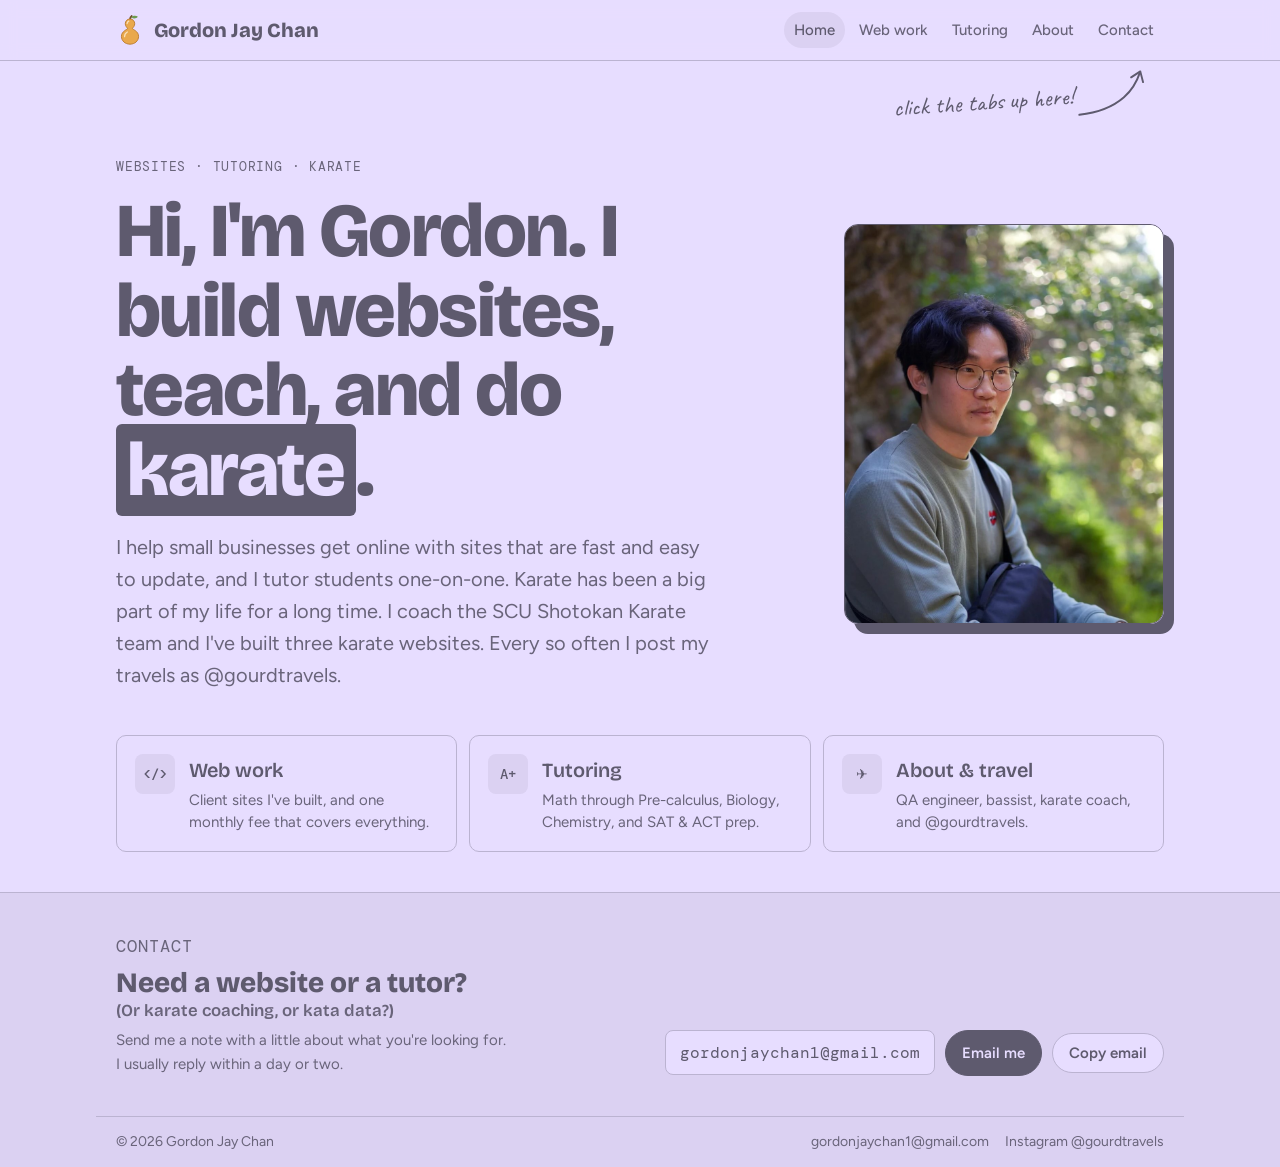
==== index.html @ 485ae495 "Arrow pointing to tabs on home, karate note in footer heading Co-Authored-By: Claude Opus 5.5 <norep" ====
<!doctype html>
<html lang="en">
<head>
<meta charset="utf-8">
<meta name="viewport" content="width=device-width, initial-scale=1, viewport-fit=cover">
<title>Gordon Jay Chan</title>
<meta name="description" content="Gordon Jay Chan builds websites for small businesses, tutors students one-on-one, coaches karate, and shares travel posts as @gourdtravels.">
<meta property="og:title" content="Gordon Jay Chan">
<meta property="og:description" content="Gordon Jay Chan builds websites for small businesses, tutors students one-on-one, coaches karate, and shares travel posts as @gourdtravels.">
<meta property="og:image" content="images/gordon.jpg">
<link rel="icon" href="gourd.svg" type="image/svg+xml">
<link rel="preconnect" href="https://fonts.googleapis.com">
<link rel="preconnect" href="https://fonts.gstatic.com" crossorigin>
<link rel="stylesheet" href="https://fonts.googleapis.com/css2?family=Bricolage+Grotesque:opsz,wght@12..96,400;12..96,600;12..96,800&family=Figtree:wght@400;500;600&family=DM+Mono:wght@400;500&family=Caveat:wght@600&display=swap">
<link rel="stylesheet" href="styles.css">
<script src="site.js" defer></script>
</head>
<body>

<header class="top">
  <div class="wrap">
    <a class="brand" href="index.html" aria-label="Gordon Jay Chan, home">
      <img src="gourd.svg" alt="" width="28" height="32">
      <span class="brand-name">Gordon Jay Chan</span>
    </a>
    <nav aria-label="Pages">
      <a href="index.html" aria-current="page">Home</a>
      <a href="web.html">Web work</a>
      <a href="tutoring.html">Tutoring</a>
      <a href="about.html">About</a>
      <a href="#contact" class="hide-sm">Contact</a>
    </nav>
  </div>
</header>

<main>
  <div class="wrap hero">
    <div class="nudge" aria-hidden="true">
      <span>click the tabs up here!</span>
      <svg viewBox="0 0 90 64" width="72" height="51">
        <path d="M4 60C22 58 44 52 60 38C70 29 76 19 80 7" fill="none" stroke="currentColor" stroke-width="2.4" stroke-linecap="round"/>
        <path d="M69 13L80.5 5.5L84 19" fill="none" stroke="currentColor" stroke-width="2.4" stroke-linecap="round" stroke-linejoin="round"/>
      </svg>
    </div>
    <div class="hero-grid">
      <div class="hero-text">
        <p class="label">Websites · Tutoring · Karate</p>
        <h1 style="margin-top:14px">Hi, I'm Gordon. I build websites, teach, and do <em>karate</em>.</h1>
        <p class="lede">I help small businesses get online with sites that are fast and easy to update, and I tutor students one-on-one. Karate has been a big part of my life for a long time. I coach the SCU Shotokan Karate team and I've built three karate websites. Every so often I post my travels as @gourdtravels.</p>
      </div>
      <img class="portrait" src="images/gordon.jpg" alt="Gordon sitting outdoors among trees, wearing glasses and a green sweater" width="935" height="1372">
    </div>

    <div class="hats">
      <a class="hat" href="web.html">
        <span class="glyph">&lt;/&gt;</span>
        <strong>Web work</strong>
        <span>Client sites I've built, and one monthly fee that covers everything.</span>
      </a>
      <a class="hat" href="tutoring.html">
        <span class="glyph">A+</span>
        <strong>Tutoring</strong>
        <span>Math through Pre-calculus, Biology, Chemistry, and SAT &amp; ACT prep.</span>
      </a>
      <a class="hat" href="about.html">
        <span class="glyph">✈</span>
        <strong>About &amp; travel</strong>
        <span>QA engineer, bassist, karate coach, and @gourdtravels.</span>
      </a>
    </div>
  </div>
</main>

<footer class="site-foot" id="contact">
  <div class="wrap contact">
    <div class="contact-text">
      <p class="label">Contact</p>
      <h2>Need a website or a tutor? <small>(Or karate coaching, or kata data?)</small></h2>
      <p>Send me a note with a little about what you're looking for.<br>I usually reply within a day or two.</p>
    </div>
      <div class="email-row">
        <span class="email" id="email">gordonjaychan1@gmail.com</span>
        <a class="btn primary" href="mailto:gordonjaychan1@gmail.com">Email me</a>
        <button class="btn" id="copy" type="button">Copy email</button>
      </div>
    </div>
  <div class="wrap foot-bar">
    <span>© 2026 Gordon Jay Chan</span>
    <nav aria-label="Footer">
      <a href="mailto:gordonjaychan1@gmail.com">gordonjaychan1@gmail.com</a>
      <a href="https://www.instagram.com/gourdtravels/" target="_blank" rel="noopener">Instagram @gourdtravels</a>
    </nav>
  </div>
</footer>
</body>
</html>
---- styles.css ----
/* Layout: one long page, three "hats" (web / tutoring / travel), each section with its own working surface:
   browser frames for client sites, a lesson card for tutoring, a contact-sheet grid for travel. */
:root {
  --lav: #E7DDFF;
  --gry: #5E5A6E;    /* soft purple-gray */
  --bg: var(--lav);
  --ink: var(--gry);
  --surface: var(--bg);
  --muted: color-mix(in srgb, var(--ink) 92%, var(--bg));
  --line: color-mix(in srgb, var(--ink) 32%, var(--bg));
  --rind: var(--ink);
  --flesh: var(--ink);
  --flesh-soft: color-mix(in srgb, var(--ink) 10%, var(--bg));
  --rind-soft: color-mix(in srgb, var(--ink) 9%, var(--bg));

  --display: "Bricolage Grotesque", "Avenir Next", system-ui, sans-serif;
  --body: "Figtree", "Helvetica Neue", Arial, sans-serif;
  --mono: "DM Mono", ui-monospace, "SF Mono", Menlo, monospace;

  --step--1: 0.8125rem;
  --step-0: 1rem;
  --step-1: 1.25rem;
  --step-2: 1.75rem;
  --step-3: clamp(2rem, 5vw, 2.75rem);
  --step-4: clamp(2.6rem, 8vw, 4.75rem);

  --wrap: 68rem;
  --radius: 10px;
}
@media (prefers-color-scheme: dark) {
  :root:not([data-theme="light"]) {
    --bg: var(--gry); --ink: var(--lav);
    color-scheme: dark;
  }
}
:root[data-theme="dark"] {
  --bg: var(--gry); --ink: var(--lav);
  color-scheme: dark;
}

* { box-sizing: border-box; }
body { margin: 0; min-height: 100vh; min-height: 100dvh; display: flex; flex-direction: column; }
body > main { flex: 1; }
img { max-width: 100%; }
html { scroll-behavior: smooth; scroll-padding-top: 4.5rem; }
@media (prefers-reduced-motion: reduce) { html { scroll-behavior: auto; } * { transition: none !important; } }
body {
  background: var(--bg); color: var(--ink);
  font-family: var(--body); font-size: var(--step-0); line-height: 1.6;
}
a { color: inherit; }
a:focus-visible, button:focus-visible { outline: 2px solid var(--flesh); outline-offset: 3px; border-radius: 4px; }
h1, h2, h3 { font-family: var(--display); line-height: 1.05; text-wrap: balance; margin: 0; }
p { margin: 0; }

.wrap { max-width: var(--wrap); margin-inline: auto; padding-inline: 20px; }
.label {
  font-family: var(--mono); font-size: var(--step--1); letter-spacing: 0.06em;
  text-transform: uppercase; color: var(--muted);
}

/* ---------- header ---------- */
.top {
  position: sticky; top: env(safe-area-inset-top, 0px); z-index: 10;
  background: color-mix(in srgb, var(--bg) 88%, transparent);
  backdrop-filter: blur(8px); -webkit-backdrop-filter: blur(8px);
  border-bottom: 1px solid var(--line);
}
.top .wrap { display: flex; align-items: center; justify-content: space-between; gap: 16px; padding-block: 12px; }
.brand { display: flex; align-items: center; gap: 10px; text-decoration: none; font-family: var(--display); font-weight: 800; font-size: var(--step-1); }
.brand img { width: 28px; height: 32px; flex: none; }
.top nav { display: flex; gap: 4px; flex-wrap: wrap; }
.top nav a {
  text-decoration: none; font-weight: 500; font-size: 0.9375rem; padding: 6px 10px; border-radius: 999px; color: var(--muted);
}
.top nav a:hover, .top nav a[aria-current="page"] { color: var(--ink); background: var(--rind-soft); }
@media (max-width: 620px) { .top nav a.hide-sm { display: none; } }
@media (max-width: 520px) {
  .brand-name { display: none; }
  .top nav a { padding: 6px 8px; }
}

/* ---------- hero ---------- */
.hero { padding-block: clamp(48px, 9vw, 96px) 40px; }
.hero h1 { font-size: var(--step-4); font-weight: 800; letter-spacing: -0.02em; max-width: 15ch; }
.hero h1 em { font-style: normal; background: var(--ink); color: var(--bg); padding: 0 .15em; border-radius: 6px; -webkit-box-decoration-break: clone; box-decoration-break: clone; }
.hero { position: relative; }
.nudge {
  position: absolute; top: 6px; right: 36px; display: flex; align-items: flex-end; gap: 2px;
  color: var(--ink); pointer-events: none; animation: nudge 2.4s ease-in-out infinite;
}
.nudge span { font-family: "Caveat", "Bradley Hand", "Comic Sans MS", cursive; font-size: 1.5rem; line-height: 1; transform: rotate(-4deg); margin-bottom: 4px; white-space: nowrap; }
@keyframes nudge { 0%, 100% { transform: translate(0, 0); } 50% { transform: translate(3px, -4px); } }
@media (prefers-reduced-motion: reduce) { .nudge { animation: none; } }
@media (max-width: 760px) { .hero { padding-top: 84px; } .nudge { right: 12px; } }
.hero-grid { display: grid; grid-template-columns: minmax(0, 1fr) minmax(0, 20rem); gap: 48px; align-items: center; }
.portrait {
  width: 100%; height: auto; aspect-ratio: 4 / 5; object-fit: cover; object-position: 50% 30%;
  border-radius: 14px; border: 1.5px solid var(--ink); box-shadow: 10px 10px 0 var(--ink);
}
@media (max-width: 760px) {
  .hero { position: relative; }
.nudge {
  position: absolute; top: 6px; right: 36px; display: flex; align-items: flex-end; gap: 2px;
  color: var(--ink); pointer-events: none; animation: nudge 2.4s ease-in-out infinite;
}
.nudge span { font-family: "Caveat", "Bradley Hand", "Comic Sans MS", cursive; font-size: 1.5rem; line-height: 1; transform: rotate(-4deg); margin-bottom: 4px; white-space: nowrap; }
@keyframes nudge { 0%, 100% { transform: translate(0, 0); } 50% { transform: translate(3px, -4px); } }
@media (prefers-reduced-motion: reduce) { .nudge { animation: none; } }
@media (max-width: 760px) { .hero { padding-top: 84px; } .nudge { right: 12px; } }
.hero-grid { grid-template-columns: 1fr; gap: 32px; }
  .portrait { max-width: 18rem; }
}
.hero .lede { margin-top: 20px; font-size: var(--step-1); color: var(--muted); max-width: 46ch; }

.hats { margin-top: 44px; display: grid; grid-template-columns: repeat(3, minmax(0, 1fr)); gap: 12px; }
@media (max-width: 760px) { .hats { grid-template-columns: 1fr; } }
.hat {
  display: grid; grid-template-columns: auto 1fr; gap: 4px 14px; align-items: start;
  padding: 18px; border: 1px solid var(--line); border-radius: var(--radius);
  text-decoration: none; background: var(--surface);
  transition: border-color .15s, transform .15s;
}
.hat:hover { border-color: var(--ink); transform: translateY(-2px); }
.hat .glyph {
  grid-row: span 2; width: 40px; height: 40px; border-radius: 8px; display: grid; place-items: center;
  background: var(--rind-soft); color: var(--rind); font-family: var(--mono); font-weight: 500; font-size: 0.875rem;
}
.hat strong { font-family: var(--display); font-size: var(--step-1); font-weight: 600; }
.hat span { color: var(--muted); font-size: 0.9375rem; line-height: 1.45; }

/* ---------- sections ---------- */
section.block { padding-block: clamp(56px, 8vw, 96px); border-top: 1px solid var(--line); }
main > section.block:first-child { border-top: 0; padding-top: clamp(40px, 7vw, 72px); }
.block-head { display: grid; gap: 12px; margin-bottom: 36px; max-width: 44rem; }
.block-head h1, .block-head h2 { font-size: var(--step-3); font-weight: 800; letter-spacing: -0.015em; }
.block-head p { color: var(--muted); font-size: 1.0625rem; }

.draft-note {
  font-family: var(--mono); font-size: 0.75rem; color: var(--flesh);
  border: 1px dashed var(--flesh); border-radius: 6px; padding: 6px 10px; width: fit-content;
}

/* ---------- web work ---------- */
.projects { display: grid; grid-template-columns: repeat(2, minmax(0, 1fr)); gap: 40px 28px; align-items: start; }
@media (max-width: 760px) { .projects { grid-template-columns: 1fr; } }
.project { display: grid; gap: 14px; }
.browser {
  border: 1px solid var(--line); border-radius: var(--radius); overflow: hidden; background: var(--surface);
  box-shadow: 0 1px 0 var(--line), 0 12px 28px -18px rgb(0 0 0 / .35);
}
.browser-bar { display: flex; align-items: center; gap: 10px; padding: 9px 12px; border-bottom: 1px solid var(--line); }
.dots { display: flex; gap: 5px; flex: none; }
.dots i { width: 9px; height: 9px; border-radius: 50%; background: var(--line); }
.url {
  flex: 1; min-width: 0; font-family: var(--mono); font-size: 0.75rem; color: var(--muted);
  background: var(--bg); border-radius: 5px; padding: 3px 9px; white-space: nowrap; overflow: hidden; text-overflow: ellipsis;
}
.shot { display: block; width: 100%; height: auto; aspect-ratio: 16 / 10; object-fit: cover; object-position: top; background: var(--bg); }
.browser { display: block; text-decoration: none; transition: transform .15s; }
a.browser:hover { transform: translateY(-3px); }
.p-meta h3 a { text-decoration: none; }
.p-meta h3 a:hover { text-decoration: underline; text-underline-offset: 4px; }
.status { font-family: var(--mono); font-size: 0.75rem; padding: 3px 9px; border-radius: 999px; background: var(--ink); color: var(--bg); }
/* mini page mockups: each project gets its own client palette */
.mock { aspect-ratio: 16 / 10; max-width: 100%; background: var(--c-bg); padding: 6% 7%; display: grid; grid-template-rows: auto 1fr; gap: 8%; }
.mock .m-nav { display: flex; justify-content: space-between; align-items: center; }
.mock .m-logo { width: 22%; height: 9px; border-radius: 3px; background: var(--c-ink); }
.mock .m-links { display: flex; gap: 6px; }
.mock .m-links i { width: 26px; height: 6px; border-radius: 3px; background: var(--c-ink); opacity: .35; }
.mock .m-body { display: grid; grid-template-columns: 1.1fr 1fr; gap: 7%; align-items: center; }
.mock .m-text { display: grid; gap: 7px; }
.mock .m-text b { display: block; height: 13px; border-radius: 3px; background: var(--c-ink); }
.mock .m-text b:nth-child(2) { width: 75%; }
.mock .m-text i { display: block; height: 6px; border-radius: 3px; background: var(--c-ink); opacity: .3; width: 90%; }
.mock .m-text u { display: block; width: 40%; height: 16px; margin-top: 6px; border-radius: 999px; background: var(--c-pop); }
.mock .m-img { height: 100%; min-height: 60px; border-radius: 8px; background: var(--c-pop); opacity: .9; }
.mock.v2 .m-body { grid-template-columns: 1fr; text-align: center; justify-items: center; }
.mock.v2 .m-img { display: none; }
.mock.v2 .m-text { width: 70%; justify-items: center; }

.project.wide { grid-column: 1 / -1; grid-template-columns: minmax(0, 1.25fr) minmax(0, 1fr); gap: 28px; align-items: center; }
.project.wide .info { display: grid; gap: 14px; min-width: 0; }
@media (max-width: 760px) { .project.wide { grid-template-columns: 1fr; gap: 14px; } }
.story {
  display: grid; grid-template-columns: 44px minmax(0, 1fr); gap: 14px; align-items: center;
  padding: 10px 14px 10px 10px; border: 1.5px dashed var(--ink); border-radius: var(--radius);
  text-decoration: none; font-size: 0.9375rem; line-height: 1.45; color: var(--muted);
  transition: background .15s;
}
.story:hover { background: var(--rind-soft); }
.story img { width: 44px; height: 78px; object-fit: cover; border-radius: 6px; }
.story b { display: block; color: var(--ink); font-weight: 600; }
.story u { color: var(--ink); text-underline-offset: 3px; white-space: nowrap; }
.frame-wrap { position: relative; }
.crosslink {
  position: absolute; top: 10px; right: 10px; z-index: 2;
  font-family: var(--mono); font-size: 0.6875rem; text-decoration: none;
  background: var(--lav); color: var(--gry); padding: 4px 9px; border-radius: 999px;
  box-shadow: 0 2px 8px rgb(20 18 28 / .3);
}
.crosslink:hover { background: var(--gry); color: var(--lav); }
@keyframes ping { from { outline: 3px solid var(--ink); outline-offset: 2px; } to { outline: 3px solid transparent; outline-offset: 16px; } }
.project:target, .frame-wrap:target { animation: ping 1.2s ease-out 2; border-radius: var(--radius); }
@media (prefers-reduced-motion: reduce) { .project:target, .frame-wrap:target { animation: none; outline: 3px solid var(--ink); outline-offset: 6px; } }
.p-meta { display: flex; flex-direction: column; align-items: flex-start; gap: 6px; }
.p-meta h3 { font-size: var(--step-2); font-weight: 600; }
.p-meta .label { white-space: nowrap; }
.project p { color: var(--muted); max-width: 52ch; }
.tags { display: flex; flex-wrap: wrap; gap: 6px; }
.tags span { font-family: var(--mono); font-size: 0.75rem; padding: 3px 9px; border-radius: 999px; background: var(--rind-soft); color: var(--rind); }

.price {
  margin-top: 48px; display: grid; grid-template-columns: auto minmax(0, 1fr) auto; gap: 16px 40px; align-items: center;
  padding: 28px; border: 1.5px solid var(--ink); border-radius: var(--radius);
}
@media (max-width: 760px) { .price { grid-template-columns: 1fr; } }
.price .amount { font-family: var(--display); font-weight: 800; font-size: var(--step-4); line-height: 1; letter-spacing: -0.02em; font-variant-numeric: tabular-nums; }
.price .amount small { font-family: var(--mono); font-size: var(--step--1); font-weight: 400; letter-spacing: .04em; color: var(--muted); margin-left: 6px; }
.price ul { margin: 0; padding: 0; list-style: none; display: grid; grid-template-columns: repeat(2, minmax(0, 1fr)); gap: 6px 20px; }
@media (max-width: 480px) { .price ul { grid-template-columns: 1fr; } }
.price li::before { content: "✓"; margin-right: 8px; font-weight: 600; }
.price .note { color: var(--muted); font-size: 0.9375rem; grid-column: 1 / -1; }
.services { margin-top: 32px; display: grid; grid-template-columns: repeat(3, minmax(0, 1fr)); gap: 0; border-top: 1px solid var(--line); }
@media (max-width: 760px) { .services { grid-template-columns: 1fr; } }
.services div { padding: 20px 20px 4px 0; display: grid; gap: 6px; align-content: start; }
.services h3 { font-size: var(--step-1); font-weight: 600; }
.services p { color: var(--muted); font-size: 0.9375rem; }

/* ---------- tutoring ---------- */
.tutor { display: grid; grid-template-columns: minmax(0, 1fr) minmax(0, 1.1fr); gap: 40px; align-items: start; }
@media (max-width: 860px) { .tutor { grid-template-columns: 1fr; } }
.subjects { display: grid; gap: 0; border-top: 1px solid var(--line); }
.subject { display: flex; justify-content: space-between; align-items: baseline; gap: 16px; padding-block: 14px; border-bottom: 1px solid var(--line); }
.subject strong { font-family: var(--display); font-size: var(--step-1); font-weight: 600; }
.subject span { font-family: var(--mono); font-size: 0.8125rem; color: var(--muted); text-align: right; }

.lesson {
  background: var(--surface); border: 1px solid var(--line); border-radius: var(--radius);
  padding: 24px; display: grid; gap: 18px;
}
.lesson h3 { font-size: var(--step-1); font-weight: 600; }
.lesson ol { list-style: none; margin: 0; padding: 0; display: grid; gap: 16px; counter-reset: step; }
.lesson li { display: grid; grid-template-columns: 2.25rem 1fr; gap: 12px; counter-increment: step; }
.lesson li::before {
  content: counter(step); width: 2.25rem; height: 2.25rem; border-radius: 50%;
  display: grid; place-items: center; font-family: var(--mono); font-size: 0.875rem;
  background: var(--ink); color: var(--bg); font-weight: 500;
}
.lesson li b { display: block; font-weight: 600; }
.lesson li p { color: var(--muted); font-size: 0.9375rem; }
.lesson .facts { display: flex; flex-wrap: wrap; gap: 8px 20px; padding-top: 16px; border-top: 1px solid var(--line); }
.lesson .facts div { display: grid; }
.lesson .facts strong { font-weight: 600; }

/* ---------- gourdtravels ---------- */
.travel-head { display: flex; justify-content: space-between; align-items: end; gap: 24px; flex-wrap: wrap; margin-bottom: 36px; }
.travel-head .block-head { margin-bottom: 0; }
.handle { font-family: var(--display); font-weight: 800; font-size: var(--step-2); color: var(--flesh); }
.socials { display: flex; flex-wrap: wrap; gap: 8px; }
.btn {
  display: inline-flex; align-items: center; gap: 8px; text-decoration: none; font-weight: 600; font-size: 0.9375rem;
  padding: 10px 16px; border-radius: 999px; border: 1px solid var(--line); background: var(--surface); cursor: pointer; color: var(--ink);
  font-family: var(--body);
}
.btn:hover { border-color: var(--ink); }
.btn.primary { background: var(--ink); color: var(--bg); border-color: var(--ink); }
.btn.primary:hover { background: color-mix(in srgb, var(--ink) 82%, var(--bg)); border-color: transparent; }

.sheet { display: grid; grid-template-columns: repeat(3, minmax(0, 1fr)); gap: 12px; }
@media (max-width: 860px) { .sheet { grid-template-columns: repeat(2, minmax(0, 1fr)); } }
.frame {
  position: relative; aspect-ratio: 4 / 5; max-width: 100%; border-radius: 8px; overflow: hidden;
  background: var(--ink); display: flex; flex-direction: column; justify-content: flex-end; padding: 12px;
  color: var(--lav); text-decoration: none;
}
.frame img { position: absolute; inset: 0; width: 100%; height: 100%; object-fit: cover; z-index: 0; transition: transform .3s; }
.frame:hover img { transform: scale(1.04); }
.frame::after { content: ""; position: absolute; inset: 0; z-index: 0; background: linear-gradient(to top, rgb(20 18 28 / .75), transparent 50%); }
.frame:hover { outline: 2px solid var(--ink); outline-offset: 3px; }
.frame > :not(img) { position: relative; z-index: 1; }
.frame strong { font-family: var(--display); font-size: var(--step-1); font-weight: 600; line-height: 1.15; }
.frame small { font-family: var(--mono); font-size: 0.6875rem; opacity: .85; letter-spacing: .03em; }
.frame .fmt {
  position: absolute; top: 10px; left: 10px; z-index: 1; font-family: var(--mono); font-size: 0.6875rem;
  border: 1px solid color-mix(in srgb, var(--lav) 60%, transparent); padding: 2px 7px; border-radius: 999px;
}

/* ---------- about ---------- */
.about { display: grid; grid-template-columns: minmax(0, 1.1fr) minmax(0, 1fr); gap: 48px; align-items: start; }
@media (max-width: 860px) { .about { grid-template-columns: 1fr; gap: 8px; } }
.about .block-head { margin-bottom: 0; }
.facts-list { margin: 0; border-top: 1px solid var(--line); }
.facts-list div { display: grid; grid-template-columns: 5.5rem minmax(0, 1fr); gap: 16px; padding-block: 14px; border-bottom: 1px solid var(--line); }
.facts-list dt { font-family: var(--mono); font-size: var(--step--1); letter-spacing: .06em; text-transform: uppercase; color: var(--muted); padding-top: 3px; }
.facts-list dd { margin: 0; font-family: var(--display); font-size: var(--step-1); font-weight: 600; line-height: 1.3; }
.facts-list small { display: block; font-family: var(--body); font-size: 0.875rem; font-weight: 400; color: var(--muted); margin-top: 2px; }

/* ---------- contact / footer ---------- */
.contact { display: grid; gap: 20px; }
.contact > * { max-width: 40rem; }
.contact h2 { font-size: var(--step-3); font-weight: 800; }
.contact p { color: var(--muted); font-size: 1.0625rem; }
.email-row { display: flex; flex-wrap: wrap; gap: 10px; align-items: center; }
.email {
  font-family: var(--mono); font-size: var(--step-1); user-select: all; padding: 8px 14px;
  border: 1px solid var(--line); border-radius: 8px; background: var(--surface);
  min-width: 0; overflow-wrap: anywhere;
}
.site-foot { background: var(--rind-soft); border-top: 1px solid var(--line); }
.site-foot .contact {
  padding-block: clamp(28px, 4vw, 40px); gap: 16px 40px;
  grid-template-columns: minmax(0, 1fr) auto; align-items: end;
}
.site-foot .contact > * { max-width: none; }
.contact-text { display: grid; gap: 8px; max-width: 40rem; }
.site-foot .email { font-size: 1rem; padding: 9px 14px; }
.site-foot .contact h2 { font-size: var(--step-2); }
.site-foot .contact h2 small { display: block; margin-top: 4px; font-size: 0.6em; font-weight: 600; color: var(--muted); letter-spacing: 0; }
.site-foot .contact p:not(.label) { font-size: 0.9375rem; }
@media (max-width: 860px) { .site-foot .contact { grid-template-columns: 1fr; align-items: start; } }
.foot-bar { display: flex; justify-content: space-between; gap: 12px 24px; flex-wrap: wrap; padding-block: 14px; border-top: 1px solid var(--line); color: var(--muted); font-size: 0.875rem; }
.foot-bar nav { display: flex; gap: 16px; flex-wrap: wrap; }
.foot-bar a { text-decoration: none; }
.foot-bar a:hover { color: var(--ink); text-decoration: underline; text-underline-offset: 3px; }
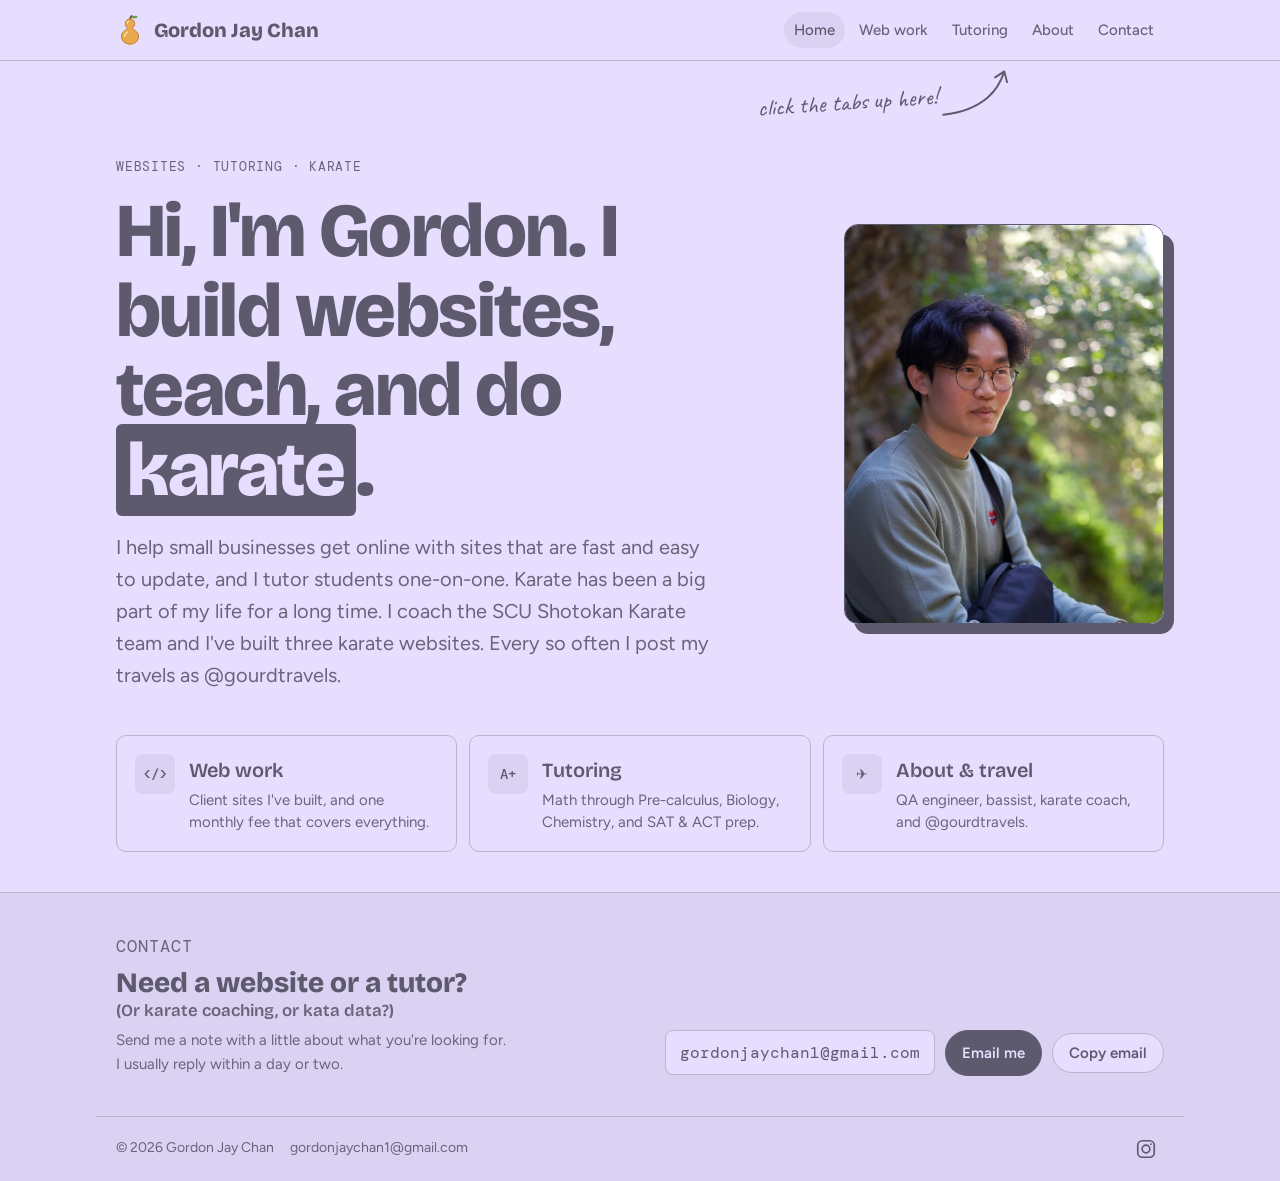
==== commit b17d969f: "Sample testimonial sections, Instagram icon in footer, re-aim tab arrow Co-Authored-By: Claude Opus " ====
--- a/index.html
+++ b/index.html
@@ -85,11 +85,13 @@
       </div>
     </div>
   <div class="wrap foot-bar">
-    <span>© 2026 Gordon Jay Chan</span>
-    <nav aria-label="Footer">
+    <div class="foot-left">
+      <span>© 2026 Gordon Jay Chan</span>
       <a href="mailto:gordonjaychan1@gmail.com">gordonjaychan1@gmail.com</a>
-      <a href="https://www.instagram.com/gourdtravels/" target="_blank" rel="noopener">Instagram @gourdtravels</a>
-    </nav>
+    </div>
+    <a class="ig" href="https://www.instagram.com/gourdtravels/" target="_blank" rel="noopener" aria-label="Instagram: @gourdtravels" title="@gourdtravels on Instagram">
+      <svg viewBox="0 0 24 24" fill="none" stroke="currentColor" stroke-width="1.8" stroke-linecap="round" stroke-linejoin="round" aria-hidden="true"><rect x="3" y="3" width="18" height="18" rx="5"/><circle cx="12" cy="12" r="4.2"/><circle cx="17.3" cy="6.7" r="1" fill="currentColor" stroke="none"/></svg>
+    </a>
   </div>
 </footer>
 </body>
--- a/styles.css
+++ b/styles.css
@@ -86,29 +86,20 @@
 .hero h1 em { font-style: normal; background: var(--ink); color: var(--bg); padding: 0 .15em; border-radius: 6px; -webkit-box-decoration-break: clone; box-decoration-break: clone; }
 .hero { position: relative; }
 .nudge {
-  position: absolute; top: 6px; right: 36px; display: flex; align-items: flex-end; gap: 2px;
+  position: absolute; top: 6px; right: 172px; display: flex; align-items: flex-end; gap: 2px;
   color: var(--ink); pointer-events: none; animation: nudge 2.4s ease-in-out infinite;
 }
 .nudge span { font-family: "Caveat", "Bradley Hand", "Comic Sans MS", cursive; font-size: 1.5rem; line-height: 1; transform: rotate(-4deg); margin-bottom: 4px; white-space: nowrap; }
 @keyframes nudge { 0%, 100% { transform: translate(0, 0); } 50% { transform: translate(3px, -4px); } }
 @media (prefers-reduced-motion: reduce) { .nudge { animation: none; } }
-@media (max-width: 760px) { .hero { padding-top: 84px; } .nudge { right: 12px; } }
+@media (max-width: 760px) { .hero { padding-top: 84px; } .nudge { right: 92px; } }
 .hero-grid { display: grid; grid-template-columns: minmax(0, 1fr) minmax(0, 20rem); gap: 48px; align-items: center; }
 .portrait {
   width: 100%; height: auto; aspect-ratio: 4 / 5; object-fit: cover; object-position: 50% 30%;
   border-radius: 14px; border: 1.5px solid var(--ink); box-shadow: 10px 10px 0 var(--ink);
 }
 @media (max-width: 760px) {
-  .hero { position: relative; }
-.nudge {
-  position: absolute; top: 6px; right: 36px; display: flex; align-items: flex-end; gap: 2px;
-  color: var(--ink); pointer-events: none; animation: nudge 2.4s ease-in-out infinite;
-}
-.nudge span { font-family: "Caveat", "Bradley Hand", "Comic Sans MS", cursive; font-size: 1.5rem; line-height: 1; transform: rotate(-4deg); margin-bottom: 4px; white-space: nowrap; }
-@keyframes nudge { 0%, 100% { transform: translate(0, 0); } 50% { transform: translate(3px, -4px); } }
-@media (prefers-reduced-motion: reduce) { .nudge { animation: none; } }
-@media (max-width: 760px) { .hero { padding-top: 84px; } .nudge { right: 12px; } }
-.hero-grid { grid-template-columns: 1fr; gap: 32px; }
+  .hero-grid { grid-template-columns: 1fr; gap: 32px; }
   .portrait { max-width: 18rem; }
 }
 .hero .lede { margin-top: 20px; font-size: var(--step-1); color: var(--muted); max-width: 46ch; }
@@ -227,6 +218,21 @@
 .services h3 { font-size: var(--step-1); font-weight: 600; }
 .services p { color: var(--muted); font-size: 0.9375rem; }
 
+/* ---------- testimonials ---------- */
+.kind-words { margin-top: 56px; display: grid; gap: 18px; }
+.kind-words-head { display: flex; align-items: center; gap: 12px; flex-wrap: wrap; }
+.kind-words-head h2 { font-size: var(--step-2); font-weight: 600; }
+.chip { font-family: var(--mono); font-size: 0.75rem; padding: 3px 9px; border-radius: 999px; border: 1px dashed var(--ink); color: var(--ink); }
+.quotes { display: grid; grid-template-columns: repeat(2, minmax(0, 1fr)); gap: 16px; }
+@media (max-width: 760px) { .quotes { grid-template-columns: 1fr; } }
+.quote { margin: 0; padding: 24px; border: 1px solid var(--line); border-radius: var(--radius); display: grid; gap: 16px; align-content: start; }
+.quote.sample { border-style: dashed; }
+.quote blockquote { margin: 0; font-family: var(--display); font-size: var(--step-1); font-weight: 600; line-height: 1.35; }
+.quote blockquote::before { content: "\201C"; display: block; font-size: 3rem; line-height: .7; margin-bottom: 4px; color: var(--muted); }
+.quote figcaption { display: grid; gap: 2px; }
+.quote figcaption b { font-weight: 600; }
+.quote figcaption span { font-family: var(--mono); font-size: 0.75rem; color: var(--muted); letter-spacing: .03em; }
+
 /* ---------- tutoring ---------- */
 .tutor { display: grid; grid-template-columns: minmax(0, 1fr) minmax(0, 1.1fr); gap: 40px; align-items: start; }
 @media (max-width: 860px) { .tutor { grid-template-columns: 1fr; } }
@@ -320,6 +326,10 @@
 .site-foot .contact p:not(.label) { font-size: 0.9375rem; }
 @media (max-width: 860px) { .site-foot .contact { grid-template-columns: 1fr; align-items: start; } }
 .foot-bar { display: flex; justify-content: space-between; gap: 12px 24px; flex-wrap: wrap; padding-block: 14px; border-top: 1px solid var(--line); color: var(--muted); font-size: 0.875rem; }
-.foot-bar nav { display: flex; gap: 16px; flex-wrap: wrap; }
+.foot-bar { align-items: center; }
+.foot-bar .foot-left { display: flex; gap: 6px 16px; flex-wrap: wrap; }
+.ig { display: inline-grid; place-items: center; width: 36px; height: 36px; border-radius: 10px; color: var(--ink); transition: background .15s; }
+.ig:hover { background: color-mix(in srgb, var(--ink) 12%, transparent); }
+.ig svg { width: 22px; height: 22px; }
 .foot-bar a { text-decoration: none; }
 .foot-bar a:hover { color: var(--ink); text-decoration: underline; text-underline-offset: 3px; }
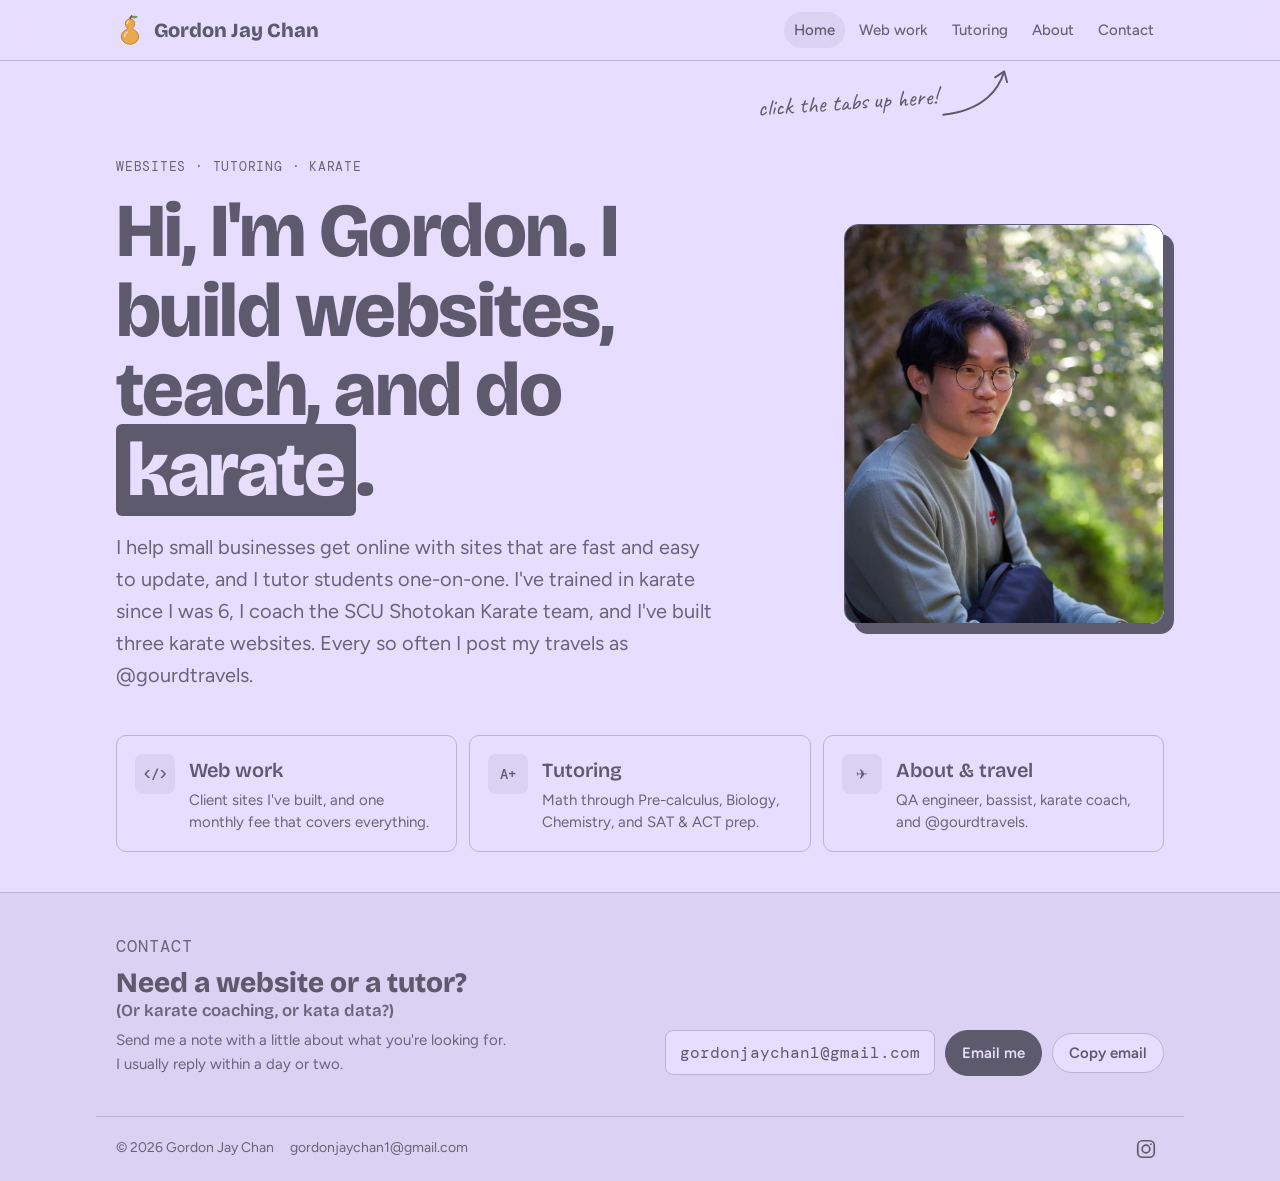
==== commit 5ec13423: "Project roles, web FAQ, tutoring credentials and booking form, karate section Co-Authored-By: Claude" ====
--- a/index.html
+++ b/index.html
@@ -46,7 +46,7 @@
       <div class="hero-text">
         <p class="label">Websites · Tutoring · Karate</p>
         <h1 style="margin-top:14px">Hi, I'm Gordon. I build websites, teach, and do <em>karate</em>.</h1>
-        <p class="lede">I help small businesses get online with sites that are fast and easy to update, and I tutor students one-on-one. Karate has been a big part of my life for a long time. I coach the SCU Shotokan Karate team and I've built three karate websites. Every so often I post my travels as @gourdtravels.</p>
+        <p class="lede">I help small businesses get online with sites that are fast and easy to update, and I tutor students one-on-one. I've trained in karate since I was 6, I coach the SCU Shotokan Karate team, and I've built three karate websites. Every so often I post my travels as @gourdtravels.</p>
       </div>
       <img class="portrait" src="images/gordon.jpg" alt="Gordon sitting outdoors among trees, wearing glasses and a green sweater" width="935" height="1372">
     </div>
--- a/styles.css
+++ b/styles.css
@@ -233,6 +233,21 @@
 .quote figcaption b { font-weight: 600; }
 .quote figcaption span { font-family: var(--mono); font-size: 0.75rem; color: var(--muted); letter-spacing: .03em; }
 
+/* ---------- faq ---------- */
+.faq { margin-top: 56px; display: grid; gap: 18px; }
+.faq-list { border-top: 1px solid var(--line); }
+.faq details { border-bottom: 1px solid var(--line); }
+.faq summary {
+  list-style: none; cursor: pointer; padding-block: 16px; display: flex; justify-content: space-between; gap: 16px;
+  font-family: var(--display); font-size: var(--step-1); font-weight: 600; line-height: 1.3;
+}
+.faq summary::-webkit-details-marker { display: none; }
+.faq summary::after { content: "+"; font-family: var(--mono); font-weight: 400; transition: transform .15s; }
+.faq details[open] summary::after { transform: rotate(45deg); }
+.faq summary:focus-visible { outline: 2px solid var(--ink); outline-offset: 2px; }
+.faq details p { padding-bottom: 18px; color: var(--muted); max-width: 60ch; }
+.answer-todo { font-style: italic; }
+
 /* ---------- tutoring ---------- */
 .tutor { display: grid; grid-template-columns: minmax(0, 1fr) minmax(0, 1.1fr); gap: 40px; align-items: start; }
 @media (max-width: 860px) { .tutor { grid-template-columns: 1fr; } }
@@ -240,6 +255,31 @@
 .subject { display: flex; justify-content: space-between; align-items: baseline; gap: 16px; padding-block: 14px; border-bottom: 1px solid var(--line); }
 .subject strong { font-family: var(--display); font-size: var(--step-1); font-weight: 600; }
 .subject span { font-family: var(--mono); font-size: 0.8125rem; color: var(--muted); text-align: right; }
+
+.creds { margin-top: 32px; display: grid; gap: 0; }
+.creds h3 { font-size: var(--step-1); font-weight: 600; margin-bottom: 10px; }
+.cred { display: grid; grid-template-columns: 9.5rem minmax(0, 1fr); gap: 16px; align-items: baseline; padding-block: 12px; border-top: 1px solid var(--line); }
+.cred strong { font-family: var(--display); font-weight: 800; font-size: var(--step-1); line-height: 1.1; }
+.cred span { color: var(--muted); font-size: 0.9375rem; }
+@media (max-width: 480px) { .cred { grid-template-columns: 1fr; gap: 2px; } }
+
+.book { margin-top: 56px; display: grid; grid-template-columns: minmax(0, 1fr) minmax(0, 1.3fr); gap: 40px; align-items: start; padding: 28px; border: 1.5px solid var(--ink); border-radius: var(--radius); }
+@media (max-width: 860px) { .book { grid-template-columns: 1fr; gap: 24px; padding: 20px; } }
+.book-text { display: grid; gap: 12px; }
+.book-text h2 { font-size: var(--step-2); font-weight: 800; }
+.book-text p { color: var(--muted); font-size: 0.9375rem; }
+.book-form { display: grid; grid-template-columns: repeat(2, minmax(0, 1fr)); gap: 14px; }
+@media (max-width: 480px) { .book-form { grid-template-columns: 1fr; } }
+.book-form .wide { grid-column: 1 / -1; }
+.book-form label { display: grid; gap: 6px; font-size: 0.875rem; font-weight: 600; }
+.book-form input, .book-form select, .book-form textarea {
+  font: inherit; font-weight: 400; font-size: 1rem; color: var(--ink); background: var(--bg);
+  border: 1px solid var(--line); border-radius: 8px; padding: 9px 11px; width: 100%; min-width: 0;
+}
+.book-form input::placeholder, .book-form textarea::placeholder { color: color-mix(in srgb, var(--ink) 55%, var(--bg)); }
+.book-form input:focus, .book-form select:focus, .book-form textarea:focus { outline: 2px solid var(--ink); outline-offset: 1px; border-color: var(--ink); }
+.book-actions { display: flex; flex-wrap: wrap; align-items: center; gap: 12px; }
+.book-status { font-size: 0.875rem; color: var(--muted); }
 
 .lesson {
   background: var(--surface); border: 1px solid var(--line); border-radius: var(--radius);
@@ -293,6 +333,22 @@
 }
 
 /* ---------- about ---------- */
+.karate { display: grid; grid-template-columns: minmax(0, 1.1fr) minmax(0, 1fr); gap: 48px; align-items: start; }
+@media (max-width: 860px) { .karate { grid-template-columns: 1fr; gap: 8px; } }
+.karate .block-head { margin-bottom: 0; }
+.karate .block-head a { text-underline-offset: 3px; }
+.medal { display: grid; gap: 4px; padding: 14px 16px; border: 1.5px solid var(--ink); border-radius: var(--radius); width: fit-content; max-width: 100%; }
+.medal strong { font-family: var(--display); font-size: var(--step-1); font-weight: 600; color: var(--ink); }
+.timeline { list-style: none; margin: 0; padding: 0; border-left: 2px solid var(--ink); }
+.timeline li { position: relative; display: grid; grid-template-columns: 5.5rem minmax(0, 1fr); gap: 12px; padding: 0 0 22px 20px; }
+.timeline li:last-child { padding-bottom: 0; }
+.timeline li::before { content: ""; position: absolute; left: -7px; top: 6px; width: 12px; height: 12px; border-radius: 50%; background: var(--bg); border: 2px solid var(--ink); }
+.timeline li:last-child::before { background: var(--ink); }
+.timeline .when { font-family: var(--mono); font-size: var(--step--1); color: var(--muted); padding-top: 2px; letter-spacing: .03em; }
+.timeline b { font-weight: 600; font-size: 1.0625rem; }
+.timeline p { color: var(--muted); font-size: 0.9375rem; }
+.timeline a { color: var(--ink); text-underline-offset: 3px; }
+
 .about { display: grid; grid-template-columns: minmax(0, 1.1fr) minmax(0, 1fr); gap: 48px; align-items: start; }
 @media (max-width: 860px) { .about { grid-template-columns: 1fr; gap: 8px; } }
 .about .block-head { margin-bottom: 0; }
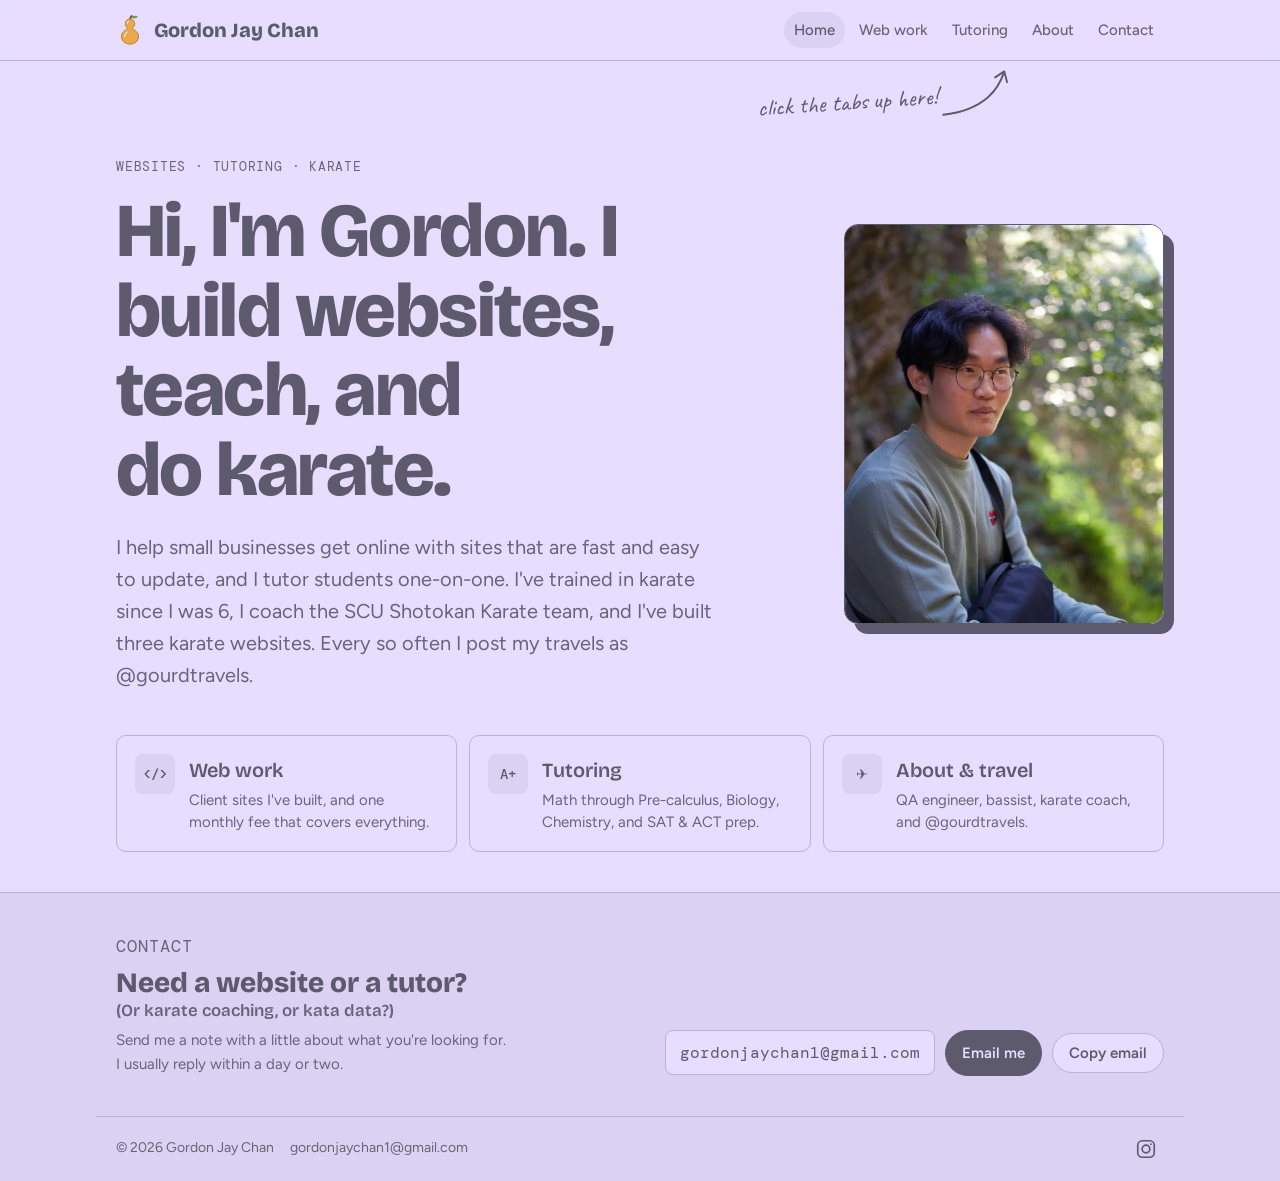
==== commit 10d412c7: "AABBA before/after slider, share preview card, home-screen icon, 404 page, plain hero headline Co-Au" ====
--- a/index.html
+++ b/index.html
@@ -7,8 +7,16 @@
 <meta name="description" content="Gordon Jay Chan builds websites for small businesses, tutors students one-on-one, coaches karate, and shares travel posts as @gourdtravels.">
 <meta property="og:title" content="Gordon Jay Chan">
 <meta property="og:description" content="Gordon Jay Chan builds websites for small businesses, tutors students one-on-one, coaches karate, and shares travel posts as @gourdtravels.">
-<meta property="og:image" content="images/gordon.jpg">
+<meta property="og:type" content="website">
+<meta property="og:url" content="https://gordonjaychan1.github.io/PersonalWebsite/">
+<meta property="og:image" content="https://gordonjaychan1.github.io/PersonalWebsite/images/share-card.jpg">
+<meta property="og:image:width" content="1200">
+<meta property="og:image:height" content="630">
+<meta property="og:image:alt" content="Gordon Jay Chan: Websites, Tutoring, Karate">
+<meta name="twitter:card" content="summary_large_image">
+<link rel="canonical" href="https://gordonjaychan1.github.io/PersonalWebsite/">
 <link rel="icon" href="gourd.svg" type="image/svg+xml">
+<link rel="apple-touch-icon" href="apple-touch-icon.png">
 <link rel="preconnect" href="https://fonts.googleapis.com">
 <link rel="preconnect" href="https://fonts.gstatic.com" crossorigin>
 <link rel="stylesheet" href="https://fonts.googleapis.com/css2?family=Bricolage+Grotesque:opsz,wght@12..96,400;12..96,600;12..96,800&family=Figtree:wght@400;500;600&family=DM+Mono:wght@400;500&family=Caveat:wght@600&display=swap">
--- a/styles.css
+++ b/styles.css
@@ -83,7 +83,7 @@
 /* ---------- hero ---------- */
 .hero { padding-block: clamp(48px, 9vw, 96px) 40px; }
 .hero h1 { font-size: var(--step-4); font-weight: 800; letter-spacing: -0.02em; max-width: 15ch; }
-.hero h1 em { font-style: normal; background: var(--ink); color: var(--bg); padding: 0 .15em; border-radius: 6px; -webkit-box-decoration-break: clone; box-decoration-break: clone; }
+.hero h1 em { font-style: normal; }
 .hero { position: relative; }
 .nudge {
   position: absolute; top: 6px; right: 172px; display: flex; align-items: flex-end; gap: 2px;
@@ -153,6 +153,21 @@
 .p-meta h3 a { text-decoration: none; }
 .p-meta h3 a:hover { text-decoration: underline; text-underline-offset: 4px; }
 .status { font-family: var(--mono); font-size: 0.75rem; padding: 3px 9px; border-radius: 999px; background: var(--ink); color: var(--bg); }
+/* before/after slider: the "before" image sits on top, clipped to the handle position */
+.ba { position: relative; --pos: 50%; touch-action: pan-y; }
+.ba-before { position: absolute; inset: 0; clip-path: inset(0 calc(100% - var(--pos)) 0 0); }
+.ba-handle { position: absolute; top: 0; bottom: 0; left: var(--pos); width: 2px; margin-left: -1px; background: var(--lav); box-shadow: 0 0 0 1px rgb(20 18 28 / .35); pointer-events: none; }
+.ba-handle::after {
+  content: "\2194"; position: absolute; top: 50%; left: 50%; transform: translate(-50%, -50%);
+  width: 38px; height: 38px; border-radius: 50%; display: grid; place-items: center;
+  background: var(--lav); color: var(--gry); font-size: 18px; font-weight: 600; box-shadow: 0 2px 10px rgb(20 18 28 / .35);
+}
+.ba-tag { position: absolute; top: 10px; font-family: var(--mono); font-size: 0.6875rem; padding: 3px 8px; border-radius: 999px; background: var(--gry); color: var(--lav); pointer-events: none; }
+.ba-tag.before { left: 10px; }
+.ba-tag.after { right: 10px; }
+.ba-range { position: absolute; inset: 0; width: 100%; height: 100%; margin: 0; opacity: 0; cursor: ew-resize; -webkit-appearance: none; appearance: none; }
+.ba:focus-within .ba-handle::after { outline: 2px solid var(--gry); outline-offset: 2px; }
+.ba-hint { font-family: var(--mono); font-size: 0.75rem; color: var(--muted); }
 /* mini page mockups: each project gets its own client palette */
 .mock { aspect-ratio: 16 / 10; max-width: 100%; background: var(--c-bg); padding: 6% 7%; display: grid; grid-template-rows: auto 1fr; gap: 8%; }
 .mock .m-nav { display: flex; justify-content: space-between; align-items: center; }
@@ -202,7 +217,7 @@
 .tags span { font-family: var(--mono); font-size: 0.75rem; padding: 3px 9px; border-radius: 999px; background: var(--rind-soft); color: var(--rind); }
 
 .price {
-  margin-top: 48px; display: grid; grid-template-columns: auto minmax(0, 1fr) auto; gap: 16px 40px; align-items: center;
+  margin-top: 0; display: grid; grid-template-columns: auto minmax(0, 1fr) auto; gap: 16px 40px; align-items: center;
   padding: 28px; border: 1.5px solid var(--ink); border-radius: var(--radius);
 }
 @media (max-width: 760px) { .price { grid-template-columns: 1fr; } }
@@ -219,9 +234,22 @@
 .services p { color: var(--muted); font-size: 0.9375rem; }
 
 /* ---------- testimonials ---------- */
-.kind-words { margin-top: 56px; display: grid; gap: 18px; }
-.kind-words-head { display: flex; align-items: center; gap: 12px; flex-wrap: wrap; }
-.kind-words-head h2 { font-size: var(--step-2); font-weight: 600; }
+/* testimonials sit in an inverted band so the switch from my words to theirs is obvious */
+.band {
+  --bg: var(--gry); --ink: var(--lav);
+  --muted: color-mix(in srgb, var(--ink) 88%, var(--bg));
+  --line: color-mix(in srgb, var(--ink) 35%, var(--bg));
+  --rind-soft: color-mix(in srgb, var(--ink) 12%, var(--bg));
+  --surface: var(--bg);
+  background: var(--bg); color: var(--ink); border-top: 0;
+}
+@media (prefers-color-scheme: dark) { :root:not([data-theme="light"]) .band { --bg: var(--lav); --ink: var(--gry); } }
+:root[data-theme="dark"] .band { --bg: var(--lav); --ink: var(--gry); }
+.band + section.block { border-top: 0; }
+.kind-words, .faq { display: grid; gap: 24px; }
+.kind-words-head { display: flex; align-items: end; justify-content: space-between; gap: 12px 20px; flex-wrap: wrap; }
+.kind-words-head > div { display: grid; gap: 10px; }
+.kind-words-head h2 { font-size: var(--step-3); font-weight: 800; letter-spacing: -0.015em; }
 .chip { font-family: var(--mono); font-size: 0.75rem; padding: 3px 9px; border-radius: 999px; border: 1px dashed var(--ink); color: var(--ink); }
 .quotes { display: grid; grid-template-columns: repeat(2, minmax(0, 1fr)); gap: 16px; }
 @media (max-width: 760px) { .quotes { grid-template-columns: 1fr; } }
@@ -234,7 +262,6 @@
 .quote figcaption span { font-family: var(--mono); font-size: 0.75rem; color: var(--muted); letter-spacing: .03em; }
 
 /* ---------- faq ---------- */
-.faq { margin-top: 56px; display: grid; gap: 18px; }
 .faq-list { border-top: 1px solid var(--line); }
 .faq details { border-bottom: 1px solid var(--line); }
 .faq summary {
@@ -246,7 +273,6 @@
 .faq details[open] summary::after { transform: rotate(45deg); }
 .faq summary:focus-visible { outline: 2px solid var(--ink); outline-offset: 2px; }
 .faq details p { padding-bottom: 18px; color: var(--muted); max-width: 60ch; }
-.answer-todo { font-style: italic; }
 
 /* ---------- tutoring ---------- */
 .tutor { display: grid; grid-template-columns: minmax(0, 1fr) minmax(0, 1.1fr); gap: 40px; align-items: start; }
@@ -263,7 +289,7 @@
 .cred span { color: var(--muted); font-size: 0.9375rem; }
 @media (max-width: 480px) { .cred { grid-template-columns: 1fr; gap: 2px; } }
 
-.book { margin-top: 56px; display: grid; grid-template-columns: minmax(0, 1fr) minmax(0, 1.3fr); gap: 40px; align-items: start; padding: 28px; border: 1.5px solid var(--ink); border-radius: var(--radius); }
+.book { margin-top: 0; display: grid; grid-template-columns: minmax(0, 1fr) minmax(0, 1.3fr); gap: 40px; align-items: start; padding: 28px; border: 1.5px solid var(--ink); border-radius: var(--radius); }
 @media (max-width: 860px) { .book { grid-template-columns: 1fr; gap: 24px; padding: 20px; } }
 .book-text { display: grid; gap: 12px; }
 .book-text h2 { font-size: var(--step-2); font-weight: 800; }
@@ -337,8 +363,17 @@
 @media (max-width: 860px) { .karate { grid-template-columns: 1fr; gap: 8px; } }
 .karate .block-head { margin-bottom: 0; }
 .karate .block-head a { text-underline-offset: 3px; }
-.medal { display: grid; gap: 4px; padding: 14px 16px; border: 1.5px solid var(--ink); border-radius: var(--radius); width: fit-content; max-width: 100%; }
+.medal { display: grid; grid-template-columns: auto minmax(0, 1fr); align-items: center; gap: 12px; padding: 14px 16px; border: 1.5px solid var(--ink); border-radius: var(--radius); width: fit-content; max-width: 100%; }
 .medal strong { font-family: var(--display); font-size: var(--step-1); font-weight: 600; color: var(--ink); }
+.photo-fig { margin: 8px 0 0; }
+.photo {
+  display: block; width: 100%; max-width: 22rem; height: auto; aspect-ratio: 4 / 5; object-fit: cover; object-position: 50% 60%;
+  border-radius: 14px; border: 1.5px solid var(--ink); box-shadow: 8px 8px 0 var(--ink);
+}
+.photo.wide { max-width: none; aspect-ratio: 3 / 2; object-position: 50% 50%; }
+.photo-pair { grid-column: 1 / -1; display: grid; grid-template-columns: repeat(2, minmax(0, 1fr)); gap: 28px; margin-top: 24px; }
+@media (max-width: 760px) { .photo-pair { grid-template-columns: 1fr; gap: 20px; } }
+.photo-fig figcaption { margin-top: 14px; font-family: var(--mono); font-size: var(--step--1); color: var(--muted); letter-spacing: .03em; }
 .timeline { list-style: none; margin: 0; padding: 0; border-left: 2px solid var(--ink); }
 .timeline li { position: relative; display: grid; grid-template-columns: 5.5rem minmax(0, 1fr); gap: 12px; padding: 0 0 22px 20px; }
 .timeline li:last-child { padding-bottom: 0; }
@@ -357,6 +392,15 @@
 .facts-list dt { font-family: var(--mono); font-size: var(--step--1); letter-spacing: .06em; text-transform: uppercase; color: var(--muted); padding-top: 3px; }
 .facts-list dd { margin: 0; font-family: var(--display); font-size: var(--step-1); font-weight: 600; line-height: 1.3; }
 .facts-list small { display: block; font-family: var(--body); font-size: 0.875rem; font-weight: 400; color: var(--muted); margin-top: 2px; }
+
+/* ---------- 404 ---------- */
+.lost-wrap { display: grid; grid-template-columns: auto minmax(0, 1fr); gap: 40px; align-items: center; }
+@media (max-width: 620px) { .lost-wrap { grid-template-columns: 1fr; gap: 24px; } }
+.lost-gourd { width: 120px; height: auto; transform: rotate(-14deg); }
+.lost-text { display: grid; gap: 14px; max-width: 36rem; }
+.lost-text h1 { font-size: var(--step-3); font-weight: 800; letter-spacing: -0.015em; }
+.lost-text p:not(.label) { color: var(--muted); font-size: 1.0625rem; }
+.lost-links { display: flex; flex-wrap: wrap; gap: 8px; margin-top: 6px; }
 
 /* ---------- contact / footer ---------- */
 .contact { display: grid; gap: 20px; }
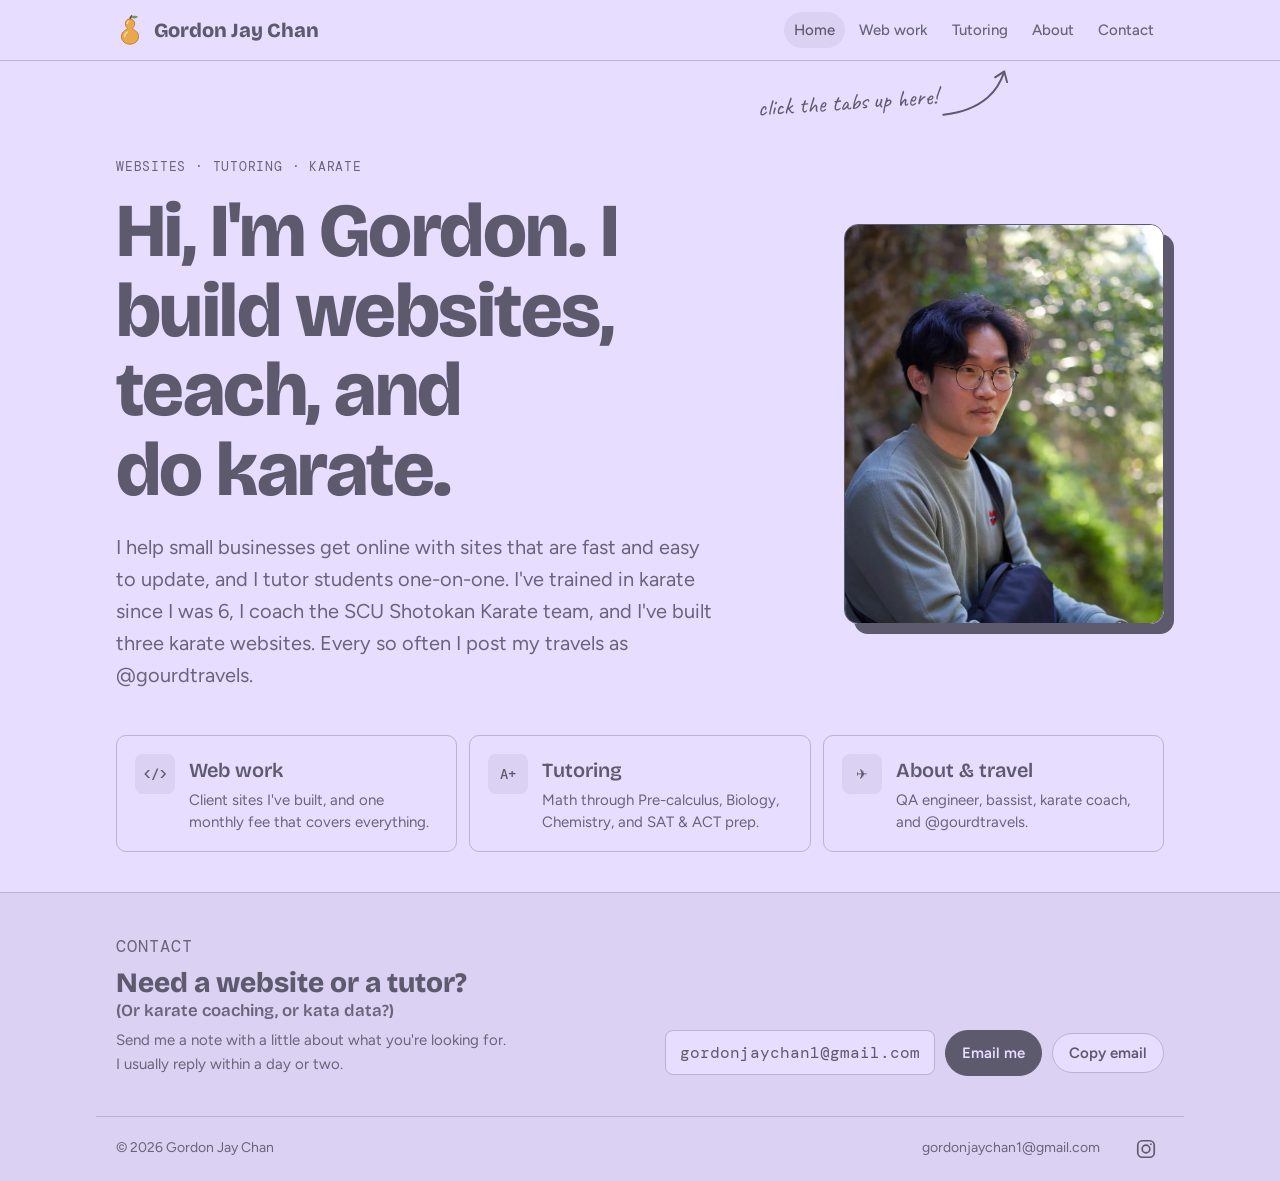
==== commit c53930bc: "Clean URLs, fewer FAQs, visible site links, anthem photo, simpler 404, inverted preview card Co-Auth" ====
--- a/index.html
+++ b/index.html
@@ -9,7 +9,7 @@
 <meta property="og:description" content="Gordon Jay Chan builds websites for small businesses, tutors students one-on-one, coaches karate, and shares travel posts as @gourdtravels.">
 <meta property="og:type" content="website">
 <meta property="og:url" content="https://gordonjaychan1.github.io/PersonalWebsite/">
-<meta property="og:image" content="https://gordonjaychan1.github.io/PersonalWebsite/images/share-card.jpg">
+<meta property="og:image" content="https://gordonjaychan1.github.io/PersonalWebsite/images/share-card-v2.jpg">
 <meta property="og:image:width" content="1200">
 <meta property="og:image:height" content="630">
 <meta property="og:image:alt" content="Gordon Jay Chan: Websites, Tutoring, Karate">
@@ -27,15 +27,15 @@
 
 <header class="top">
   <div class="wrap">
-    <a class="brand" href="index.html" aria-label="Gordon Jay Chan, home">
+    <a class="brand" href="./" aria-label="Gordon Jay Chan, home">
       <img src="gourd.svg" alt="" width="28" height="32">
       <span class="brand-name">Gordon Jay Chan</span>
     </a>
     <nav aria-label="Pages">
-      <a href="index.html" aria-current="page">Home</a>
-      <a href="web.html">Web work</a>
-      <a href="tutoring.html">Tutoring</a>
-      <a href="about.html">About</a>
+      <a href="./" aria-current="page">Home</a>
+      <a href="web">Web work</a>
+      <a href="tutoring">Tutoring</a>
+      <a href="about">About</a>
       <a href="#contact" class="hide-sm">Contact</a>
     </nav>
   </div>
@@ -60,17 +60,17 @@
     </div>
 
     <div class="hats">
-      <a class="hat" href="web.html">
+      <a class="hat" href="web">
         <span class="glyph">&lt;/&gt;</span>
         <strong>Web work</strong>
         <span>Client sites I've built, and one monthly fee that covers everything.</span>
       </a>
-      <a class="hat" href="tutoring.html">
+      <a class="hat" href="tutoring">
         <span class="glyph">A+</span>
         <strong>Tutoring</strong>
         <span>Math through Pre-calculus, Biology, Chemistry, and SAT &amp; ACT prep.</span>
       </a>
-      <a class="hat" href="about.html">
+      <a class="hat" href="about">
         <span class="glyph">✈</span>
         <strong>About &amp; travel</strong>
         <span>QA engineer, bassist, karate coach, and @gourdtravels.</span>
@@ -93,13 +93,13 @@
       </div>
     </div>
   <div class="wrap foot-bar">
-    <div class="foot-left">
-      <span>© 2026 Gordon Jay Chan</span>
+    <span>© 2026 Gordon Jay Chan</span>
+    <div class="foot-right">
       <a href="mailto:gordonjaychan1@gmail.com">gordonjaychan1@gmail.com</a>
-    </div>
-    <a class="ig" href="https://www.instagram.com/gourdtravels/" target="_blank" rel="noopener" aria-label="Instagram: @gourdtravels" title="@gourdtravels on Instagram">
+      <a class="ig" href="https://www.instagram.com/gourdtravels/" target="_blank" rel="noopener" aria-label="Instagram: @gourdtravels" title="@gourdtravels on Instagram">
       <svg viewBox="0 0 24 24" fill="none" stroke="currentColor" stroke-width="1.8" stroke-linecap="round" stroke-linejoin="round" aria-hidden="true"><rect x="3" y="3" width="18" height="18" rx="5"/><circle cx="12" cy="12" r="4.2"/><circle cx="17.3" cy="6.7" r="1" fill="currentColor" stroke="none"/></svg>
     </a>
+    </div>
   </div>
 </footer>
 </body>
--- a/styles.css
+++ b/styles.css
@@ -133,7 +133,7 @@
 }
 
 /* ---------- web work ---------- */
-.projects { display: grid; grid-template-columns: repeat(2, minmax(0, 1fr)); gap: 40px 28px; align-items: start; }
+.projects { display: grid; grid-template-columns: repeat(2, minmax(0, 1fr)); gap: 48px 56px; align-items: start; }
 @media (max-width: 760px) { .projects { grid-template-columns: 1fr; } }
 .project { display: grid; gap: 14px; }
 .browser {
@@ -144,7 +144,7 @@
 .dots { display: flex; gap: 5px; flex: none; }
 .dots i { width: 9px; height: 9px; border-radius: 50%; background: var(--line); }
 .url {
-  flex: 1; min-width: 0; font-family: var(--mono); font-size: 0.75rem; color: var(--muted);
+  flex: 1; min-width: 0; font-family: var(--mono); font-size: 0.8125rem; color: var(--ink);
   background: var(--bg); border-radius: 5px; padding: 3px 9px; white-space: nowrap; overflow: hidden; text-overflow: ellipsis;
 }
 .shot { display: block; width: 100%; height: auto; aspect-ratio: 16 / 10; object-fit: cover; object-position: top; background: var(--bg); }
@@ -212,6 +212,12 @@
 .p-meta { display: flex; flex-direction: column; align-items: flex-start; gap: 6px; }
 .p-meta h3 { font-size: var(--step-2); font-weight: 600; }
 .p-meta .label { white-space: nowrap; }
+.site-link {
+  font-family: var(--mono); font-size: 0.875rem; font-weight: 500; color: var(--ink);
+  text-decoration: underline; text-decoration-thickness: 1.5px; text-underline-offset: 4px;
+  overflow-wrap: anywhere;
+}
+.site-link:hover { text-decoration-thickness: 2.5px; }
 .project p { color: var(--muted); max-width: 52ch; }
 .tags { display: flex; flex-wrap: wrap; gap: 6px; }
 .tags span { font-family: var(--mono); font-size: 0.75rem; padding: 3px 9px; border-radius: 999px; background: var(--rind-soft); color: var(--rind); }
@@ -277,7 +283,9 @@
 /* ---------- tutoring ---------- */
 .tutor { display: grid; grid-template-columns: minmax(0, 1fr) minmax(0, 1.1fr); gap: 40px; align-items: start; }
 @media (max-width: 860px) { .tutor { grid-template-columns: 1fr; } }
-.subjects { display: grid; gap: 0; border-top: 1px solid var(--line); }
+.subjects { display: grid; gap: 0; }
+.subjects-head { font-size: var(--step-1); font-weight: 600; margin-bottom: 10px; }
+.subjects-head + .subject { border-top: 1px solid var(--line); }
 .subject { display: flex; justify-content: space-between; align-items: baseline; gap: 16px; padding-block: 14px; border-bottom: 1px solid var(--line); }
 .subject strong { font-family: var(--display); font-size: var(--step-1); font-weight: 600; }
 .subject span { font-family: var(--mono); font-size: 0.8125rem; color: var(--muted); text-align: right; }
@@ -370,6 +378,9 @@
   display: block; width: 100%; max-width: 22rem; height: auto; aspect-ratio: 4 / 5; object-fit: cover; object-position: 50% 60%;
   border-radius: 14px; border: 1.5px solid var(--ink); box-shadow: 8px 8px 0 var(--ink);
 }
+.photo.fit { max-width: none; aspect-ratio: auto; }
+.photo-pair.music { grid-template-columns: minmax(0, 0.75fr) minmax(0, 1.794fr); align-items: start; }
+@media (max-width: 760px) { .photo-pair.music { grid-template-columns: 1fr; } .photo-pair.music .photo-fig:first-child .photo { max-width: 20rem; } }
 .photo.wide { max-width: none; aspect-ratio: 3 / 2; object-position: 50% 50%; }
 .photo-pair { grid-column: 1 / -1; display: grid; grid-template-columns: repeat(2, minmax(0, 1fr)); gap: 28px; margin-top: 24px; }
 @media (max-width: 760px) { .photo-pair { grid-template-columns: 1fr; gap: 20px; } }
@@ -427,7 +438,7 @@
 @media (max-width: 860px) { .site-foot .contact { grid-template-columns: 1fr; align-items: start; } }
 .foot-bar { display: flex; justify-content: space-between; gap: 12px 24px; flex-wrap: wrap; padding-block: 14px; border-top: 1px solid var(--line); color: var(--muted); font-size: 0.875rem; }
 .foot-bar { align-items: center; }
-.foot-bar .foot-left { display: flex; gap: 6px 16px; flex-wrap: wrap; }
+.foot-right { display: flex; align-items: center; gap: 28px; flex-wrap: wrap; }
 .ig { display: inline-grid; place-items: center; width: 36px; height: 36px; border-radius: 10px; color: var(--ink); transition: background .15s; }
 .ig:hover { background: color-mix(in srgb, var(--ink) 12%, transparent); }
 .ig svg { width: 22px; height: 22px; }
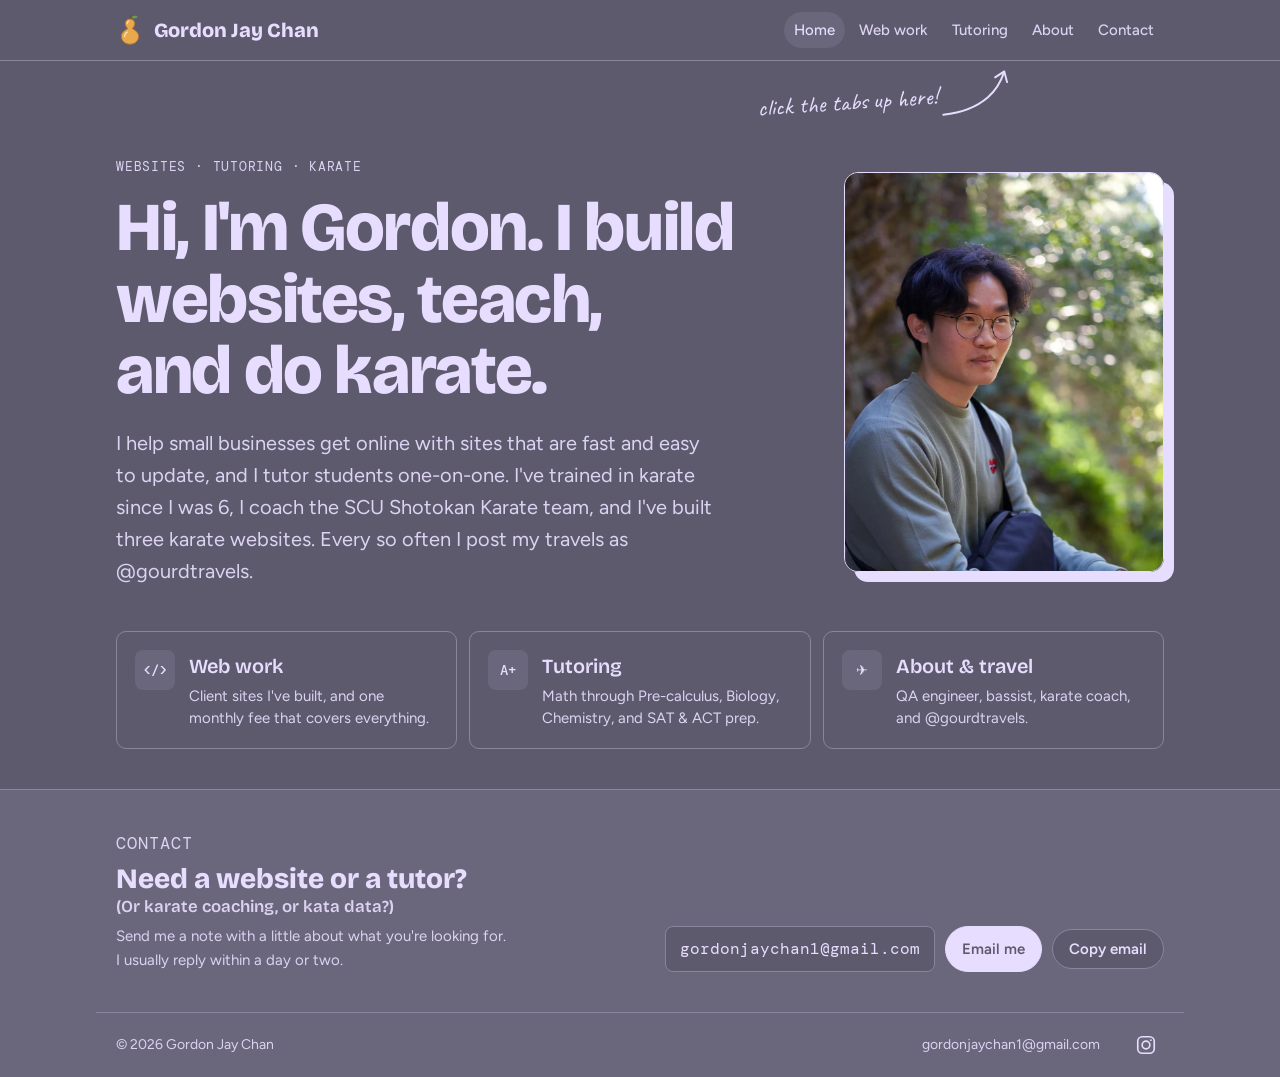
==== commit 447fd51b: "Dark look for everyone, gray home-screen icon, theme color Co-Authored-By: Claude Opus 5.5 <noreply@" ====
--- a/index.html
+++ b/index.html
@@ -2,6 +2,7 @@
 <html lang="en">
 <head>
 <meta charset="utf-8">
+<meta name="theme-color" content="#5E5A6E">
 <meta name="viewport" content="width=device-width, initial-scale=1, viewport-fit=cover">
 <title>Gordon Jay Chan</title>
 <meta name="description" content="Gordon Jay Chan builds websites for small businesses, tutors students one-on-one, coaches karate, and shares travel posts as @gourdtravels.">
--- a/styles.css
+++ b/styles.css
@@ -3,8 +3,9 @@
 :root {
   --lav: #E7DDFF;
   --gry: #5E5A6E;    /* soft purple-gray */
-  --bg: var(--lav);
-  --ink: var(--gry);
+  --bg: var(--gry);    /* one look for everyone: gray page, lavender text */
+  --ink: var(--lav);
+  color-scheme: dark;
   --surface: var(--bg);
   --muted: color-mix(in srgb, var(--ink) 92%, var(--bg));
   --line: color-mix(in srgb, var(--ink) 32%, var(--bg));
@@ -26,16 +27,6 @@
 
   --wrap: 68rem;
   --radius: 10px;
-}
-@media (prefers-color-scheme: dark) {
-  :root:not([data-theme="light"]) {
-    --bg: var(--gry); --ink: var(--lav);
-    color-scheme: dark;
-  }
-}
-:root[data-theme="dark"] {
-  --bg: var(--gry); --ink: var(--lav);
-  color-scheme: dark;
 }
 
 * { box-sizing: border-box; }
@@ -82,7 +73,7 @@
 
 /* ---------- hero ---------- */
 .hero { padding-block: clamp(48px, 9vw, 96px) 40px; }
-.hero h1 { font-size: var(--step-4); font-weight: 800; letter-spacing: -0.02em; max-width: 15ch; }
+.hero h1 { font-size: clamp(2.34rem, 7.2vw, 4.275rem); font-weight: 800; letter-spacing: -0.02em; max-width: 15ch; }
 .hero h1 em { font-style: normal; }
 .hero { position: relative; }
 .nudge {
@@ -144,8 +135,8 @@
 .dots { display: flex; gap: 5px; flex: none; }
 .dots i { width: 9px; height: 9px; border-radius: 50%; background: var(--line); }
 .url {
-  flex: 1; min-width: 0; font-family: var(--mono); font-size: 0.8125rem; color: var(--ink);
-  background: var(--bg); border-radius: 5px; padding: 3px 9px; white-space: nowrap; overflow: hidden; text-overflow: ellipsis;
+  flex: 1; min-width: 0; font-family: var(--display); font-size: 1.125rem; font-weight: 800; letter-spacing: -0.005em; color: var(--ink);
+  background: var(--bg); border-radius: 6px; padding: 5px 12px; white-space: nowrap; overflow: hidden; text-overflow: ellipsis;
 }
 .shot { display: block; width: 100%; height: auto; aspect-ratio: 16 / 10; object-fit: cover; object-position: top; background: var(--bg); }
 .browser { display: block; text-decoration: none; transition: transform .15s; }
@@ -155,6 +146,7 @@
 .status { font-family: var(--mono); font-size: 0.75rem; padding: 3px 9px; border-radius: 999px; background: var(--ink); color: var(--bg); }
 /* before/after slider: the "before" image sits on top, clipped to the handle position */
 .ba { position: relative; --pos: 50%; touch-action: pan-y; }
+.shot.natural { aspect-ratio: auto; }
 .ba-before { position: absolute; inset: 0; clip-path: inset(0 calc(100% - var(--pos)) 0 0); }
 .ba-handle { position: absolute; top: 0; bottom: 0; left: var(--pos); width: 2px; margin-left: -1px; background: var(--lav); box-shadow: 0 0 0 1px rgb(20 18 28 / .35); pointer-events: none; }
 .ba-handle::after {
@@ -190,14 +182,15 @@
 @media (max-width: 760px) { .project.wide { grid-template-columns: 1fr; gap: 14px; } }
 .story {
   display: grid; grid-template-columns: 44px minmax(0, 1fr); gap: 14px; align-items: center;
-  padding: 10px 14px 10px 10px; border: 1.5px dashed var(--ink); border-radius: var(--radius);
-  text-decoration: none; font-size: 0.9375rem; line-height: 1.45; color: var(--muted);
+  padding: 12px 16px 12px 12px; border: 1.5px solid var(--lav); border-radius: var(--radius);
+  background: var(--lav); box-shadow: 6px 6px 0 color-mix(in srgb, var(--lav) 40%, var(--gry));
+  text-decoration: none; font-size: 0.9375rem; line-height: 1.45; color: var(--gry);
   transition: background .15s;
 }
-.story:hover { background: var(--rind-soft); }
+.story:hover { background: color-mix(in srgb, var(--lav) 88%, var(--gry)); }
 .story img { width: 44px; height: 78px; object-fit: cover; border-radius: 6px; }
-.story b { display: block; color: var(--ink); font-weight: 600; }
-.story u { color: var(--ink); text-underline-offset: 3px; white-space: nowrap; }
+.story b { display: block; color: var(--gry); font-weight: 700; }
+.story u { color: var(--gry); font-weight: 600; text-underline-offset: 3px; white-space: nowrap; }
 .frame-wrap { position: relative; }
 .crosslink {
   position: absolute; top: 10px; right: 10px; z-index: 2;
@@ -212,12 +205,6 @@
 .p-meta { display: flex; flex-direction: column; align-items: flex-start; gap: 6px; }
 .p-meta h3 { font-size: var(--step-2); font-weight: 600; }
 .p-meta .label { white-space: nowrap; }
-.site-link {
-  font-family: var(--mono); font-size: 0.875rem; font-weight: 500; color: var(--ink);
-  text-decoration: underline; text-decoration-thickness: 1.5px; text-underline-offset: 4px;
-  overflow-wrap: anywhere;
-}
-.site-link:hover { text-decoration-thickness: 2.5px; }
 .project p { color: var(--muted); max-width: 52ch; }
 .tags { display: flex; flex-wrap: wrap; gap: 6px; }
 .tags span { font-family: var(--mono); font-size: 0.75rem; padding: 3px 9px; border-radius: 999px; background: var(--rind-soft); color: var(--rind); }
@@ -240,17 +227,15 @@
 .services p { color: var(--muted); font-size: 0.9375rem; }
 
 /* ---------- testimonials ---------- */
-/* testimonials sit in an inverted band so the switch from my words to theirs is obvious */
+/* testimonials sit in a lavender band so the switch from my words to theirs is obvious */
 .band {
-  --bg: var(--gry); --ink: var(--lav);
+  --bg: var(--lav); --ink: var(--gry);
   --muted: color-mix(in srgb, var(--ink) 88%, var(--bg));
   --line: color-mix(in srgb, var(--ink) 35%, var(--bg));
   --rind-soft: color-mix(in srgb, var(--ink) 12%, var(--bg));
   --surface: var(--bg);
   background: var(--bg); color: var(--ink); border-top: 0;
 }
-@media (prefers-color-scheme: dark) { :root:not([data-theme="light"]) .band { --bg: var(--lav); --ink: var(--gry); } }
-:root[data-theme="dark"] .band { --bg: var(--lav); --ink: var(--gry); }
 .band + section.block { border-top: 0; }
 .kind-words, .faq { display: grid; gap: 24px; }
 .kind-words-head { display: flex; align-items: end; justify-content: space-between; gap: 12px 20px; flex-wrap: wrap; }
@@ -284,14 +269,17 @@
 .tutor { display: grid; grid-template-columns: minmax(0, 1fr) minmax(0, 1.1fr); gap: 40px; align-items: start; }
 @media (max-width: 860px) { .tutor { grid-template-columns: 1fr; } }
 .subjects { display: grid; gap: 0; }
-.subjects-head { font-size: var(--step-1); font-weight: 600; margin-bottom: 10px; }
-.subjects-head + .subject { border-top: 1px solid var(--line); }
+/* section titles inside the tutoring columns: bigger, with a heavy rule under them */
+.subjects-head, .creds h3 {
+  font-size: var(--step-2); font-weight: 800; letter-spacing: -0.01em;
+  padding-bottom: 10px; margin-bottom: 0; border-bottom: 5px solid var(--ink);
+}
 .subject { display: flex; justify-content: space-between; align-items: baseline; gap: 16px; padding-block: 14px; border-bottom: 1px solid var(--line); }
 .subject strong { font-family: var(--display); font-size: var(--step-1); font-weight: 600; }
 .subject span { font-family: var(--mono); font-size: 0.8125rem; color: var(--muted); text-align: right; }
 
-.creds { margin-top: 32px; display: grid; gap: 0; }
-.creds h3 { font-size: var(--step-1); font-weight: 600; margin-bottom: 10px; }
+.creds { margin-top: 48px; display: grid; gap: 0; }
+.creds h3 + .cred { border-top: 0; }
 .cred { display: grid; grid-template-columns: 9.5rem minmax(0, 1fr); gap: 16px; align-items: baseline; padding-block: 12px; border-top: 1px solid var(--line); }
 .cred strong { font-family: var(--display); font-weight: 800; font-size: var(--step-1); line-height: 1.1; }
 .cred span { color: var(--muted); font-size: 0.9375rem; }
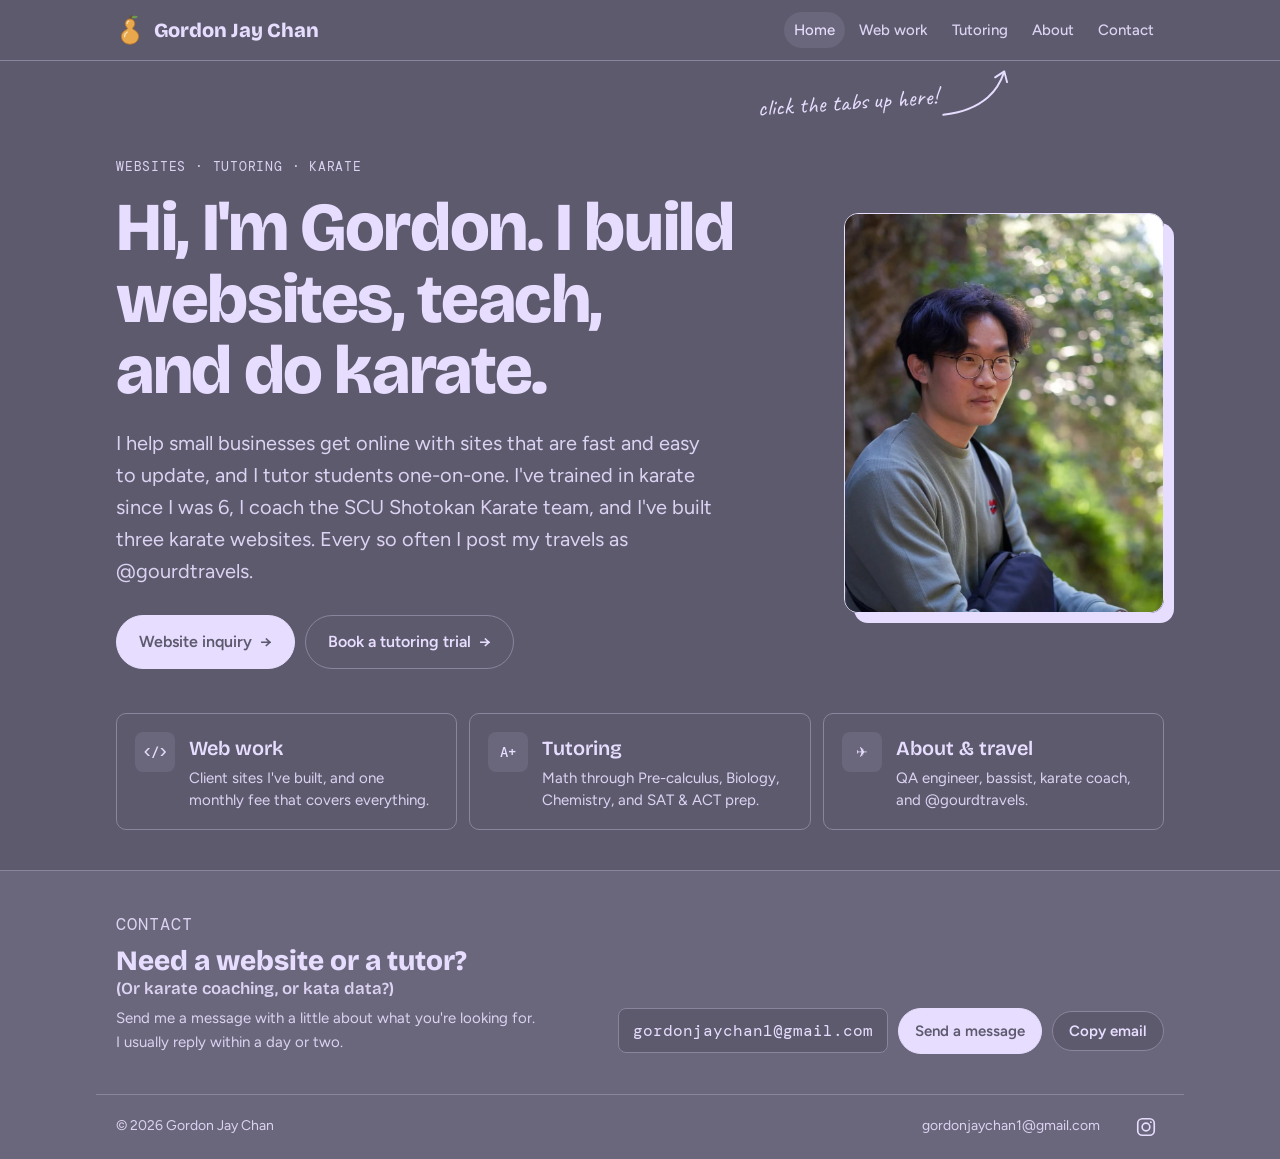
==== commit 76c1d6e2: "Home CTAs, contact page with Formspree, How it works, Why I do this Co-Authored-By: Claude Opus 5.5 " ====
--- a/index.html
+++ b/index.html
@@ -9,13 +9,13 @@
 <meta property="og:title" content="Gordon Jay Chan">
 <meta property="og:description" content="Gordon Jay Chan builds websites for small businesses, tutors students one-on-one, coaches karate, and shares travel posts as @gourdtravels.">
 <meta property="og:type" content="website">
-<meta property="og:url" content="https://gordonjaychan1.github.io/PersonalWebsite/">
-<meta property="og:image" content="https://gordonjaychan1.github.io/PersonalWebsite/images/share-card-v2.jpg">
+<meta property="og:url" content="https://gordonjaychan.com/">
+<meta property="og:image" content="https://gordonjaychan.com/images/share-card-v3.jpg">
 <meta property="og:image:width" content="1200">
 <meta property="og:image:height" content="630">
 <meta property="og:image:alt" content="Gordon Jay Chan: Websites, Tutoring, Karate">
 <meta name="twitter:card" content="summary_large_image">
-<link rel="canonical" href="https://gordonjaychan1.github.io/PersonalWebsite/">
+<link rel="canonical" href="https://gordonjaychan.com/">
 <link rel="icon" href="gourd.svg" type="image/svg+xml">
 <link rel="apple-touch-icon" href="apple-touch-icon.png">
 <link rel="preconnect" href="https://fonts.googleapis.com">
@@ -37,7 +37,7 @@
       <a href="web">Web work</a>
       <a href="tutoring">Tutoring</a>
       <a href="about">About</a>
-      <a href="#contact" class="hide-sm">Contact</a>
+      <a href="contact" class="hide-sm">Contact</a>
     </nav>
   </div>
 </header>
@@ -56,6 +56,10 @@
         <p class="label">Websites · Tutoring · Karate</p>
         <h1 style="margin-top:14px">Hi, I'm Gordon. I build websites, teach, and do <em>karate</em>.</h1>
         <p class="lede">I help small businesses get online with sites that are fast and easy to update, and I tutor students one-on-one. I've trained in karate since I was 6, I coach the SCU Shotokan Karate team, and I've built three karate websites. Every so often I post my travels as @gourdtravels.</p>
+        <div class="hero-ctas">
+          <a class="btn primary big" href="contact?topic=website">Website inquiry <span aria-hidden="true">→</span></a>
+          <a class="btn big" href="tutoring#book">Book a tutoring trial <span aria-hidden="true">→</span></a>
+        </div>
       </div>
       <img class="portrait" src="images/gordon.jpg" alt="Gordon sitting outdoors among trees, wearing glasses and a green sweater" width="935" height="1372">
     </div>
@@ -85,11 +89,11 @@
     <div class="contact-text">
       <p class="label">Contact</p>
       <h2>Need a website or a tutor? <small>(Or karate coaching, or kata data?)</small></h2>
-      <p>Send me a note with a little about what you're looking for.<br>I usually reply within a day or two.</p>
+      <p>Send me a message with a little about what you're looking for.<br>I usually reply within a day or two.</p>
     </div>
       <div class="email-row">
         <span class="email" id="email">gordonjaychan1@gmail.com</span>
-        <a class="btn primary" href="mailto:gordonjaychan1@gmail.com">Email me</a>
+        <a class="btn primary" href="contact">Send a message</a>
         <button class="btn" id="copy" type="button">Copy email</button>
       </div>
     </div>
--- a/styles.css
+++ b/styles.css
@@ -95,6 +95,8 @@
 }
 .hero .lede { margin-top: 20px; font-size: var(--step-1); color: var(--muted); max-width: 46ch; }
 
+.hero-ctas { display: flex; flex-wrap: wrap; gap: 10px; margin-top: 28px; }
+.btn.big { padding: 13px 22px; font-size: 1rem; }
 .hats { margin-top: 44px; display: grid; grid-template-columns: repeat(3, minmax(0, 1fr)); gap: 12px; }
 @media (max-width: 760px) { .hats { grid-template-columns: 1fr; } }
 .hat {
@@ -265,6 +267,34 @@
 .faq summary:focus-visible { outline: 2px solid var(--ink); outline-offset: 2px; }
 .faq details p { padding-bottom: 18px; color: var(--muted); max-width: 60ch; }
 
+/* ---------- how it works (web) ---------- */
+.steps-wrap { display: grid; gap: 24px; margin-bottom: 56px; }
+.steps { list-style: none; margin: 0; padding: 0; display: grid; grid-template-columns: repeat(5, minmax(0, 1fr)); gap: 20px; counter-reset: step; }
+@media (max-width: 960px) { .steps { grid-template-columns: repeat(2, minmax(0, 1fr)); } }
+@media (max-width: 560px) { .steps { grid-template-columns: 1fr; } }
+.steps li { counter-increment: step; display: grid; gap: 8px; align-content: start; padding-top: 16px; border-top: 3px solid var(--ink); }
+.steps li::before { content: counter(step, decimal-leading-zero); font-family: var(--mono); font-size: var(--step--1); color: var(--muted); letter-spacing: .06em; }
+.steps b { font-family: var(--display); font-size: var(--step-1); font-weight: 700; line-height: 1.2; }
+.steps p { color: var(--muted); font-size: 0.9375rem; }
+
+/* ---------- why I do this (about) ---------- */
+.why { display: grid; grid-template-columns: repeat(2, minmax(0, 1fr)); gap: 24px 56px; }
+@media (max-width: 760px) { .why { grid-template-columns: 1fr; } }
+.why-col { display: grid; gap: 14px; align-content: start; }
+.why-col h3 { font-size: var(--step-2); font-weight: 800; padding-bottom: 10px; border-bottom: 5px solid var(--ink); }
+.why-col p { color: var(--muted); max-width: 60ch; }
+.why-quote { margin-top: 40px; max-width: 40ch; font-family: var(--display); font-size: var(--step-2); font-weight: 600; line-height: 1.25; text-wrap: balance; }
+.why-quote::before { content: "\201C"; } .why-quote::after { content: "\201D"; }
+
+/* ---------- contact page + forms ---------- */
+.contact-page { display: grid; grid-template-columns: minmax(0, 1fr) minmax(0, 1.2fr); gap: 48px; align-items: start; }
+@media (max-width: 860px) { .contact-page { grid-template-columns: 1fr; gap: 24px; } }
+.contact-page .block-head { margin-bottom: 0; }
+.contact-alt a { color: var(--ink); text-underline-offset: 3px; }
+.hp { position: absolute; left: -9999px; width: 1px; height: 1px; opacity: 0; }
+.form-done { padding: 24px; border: 1.5px solid var(--ink); border-radius: var(--radius); font-family: var(--display); font-size: var(--step-1); font-weight: 600; line-height: 1.35; }
+.book-status.error { color: var(--ink); font-weight: 600; }
+
 /* ---------- tutoring ---------- */
 .tutor { display: grid; grid-template-columns: minmax(0, 1fr) minmax(0, 1.1fr); gap: 40px; align-items: start; }
 @media (max-width: 860px) { .tutor { grid-template-columns: 1fr; } }
